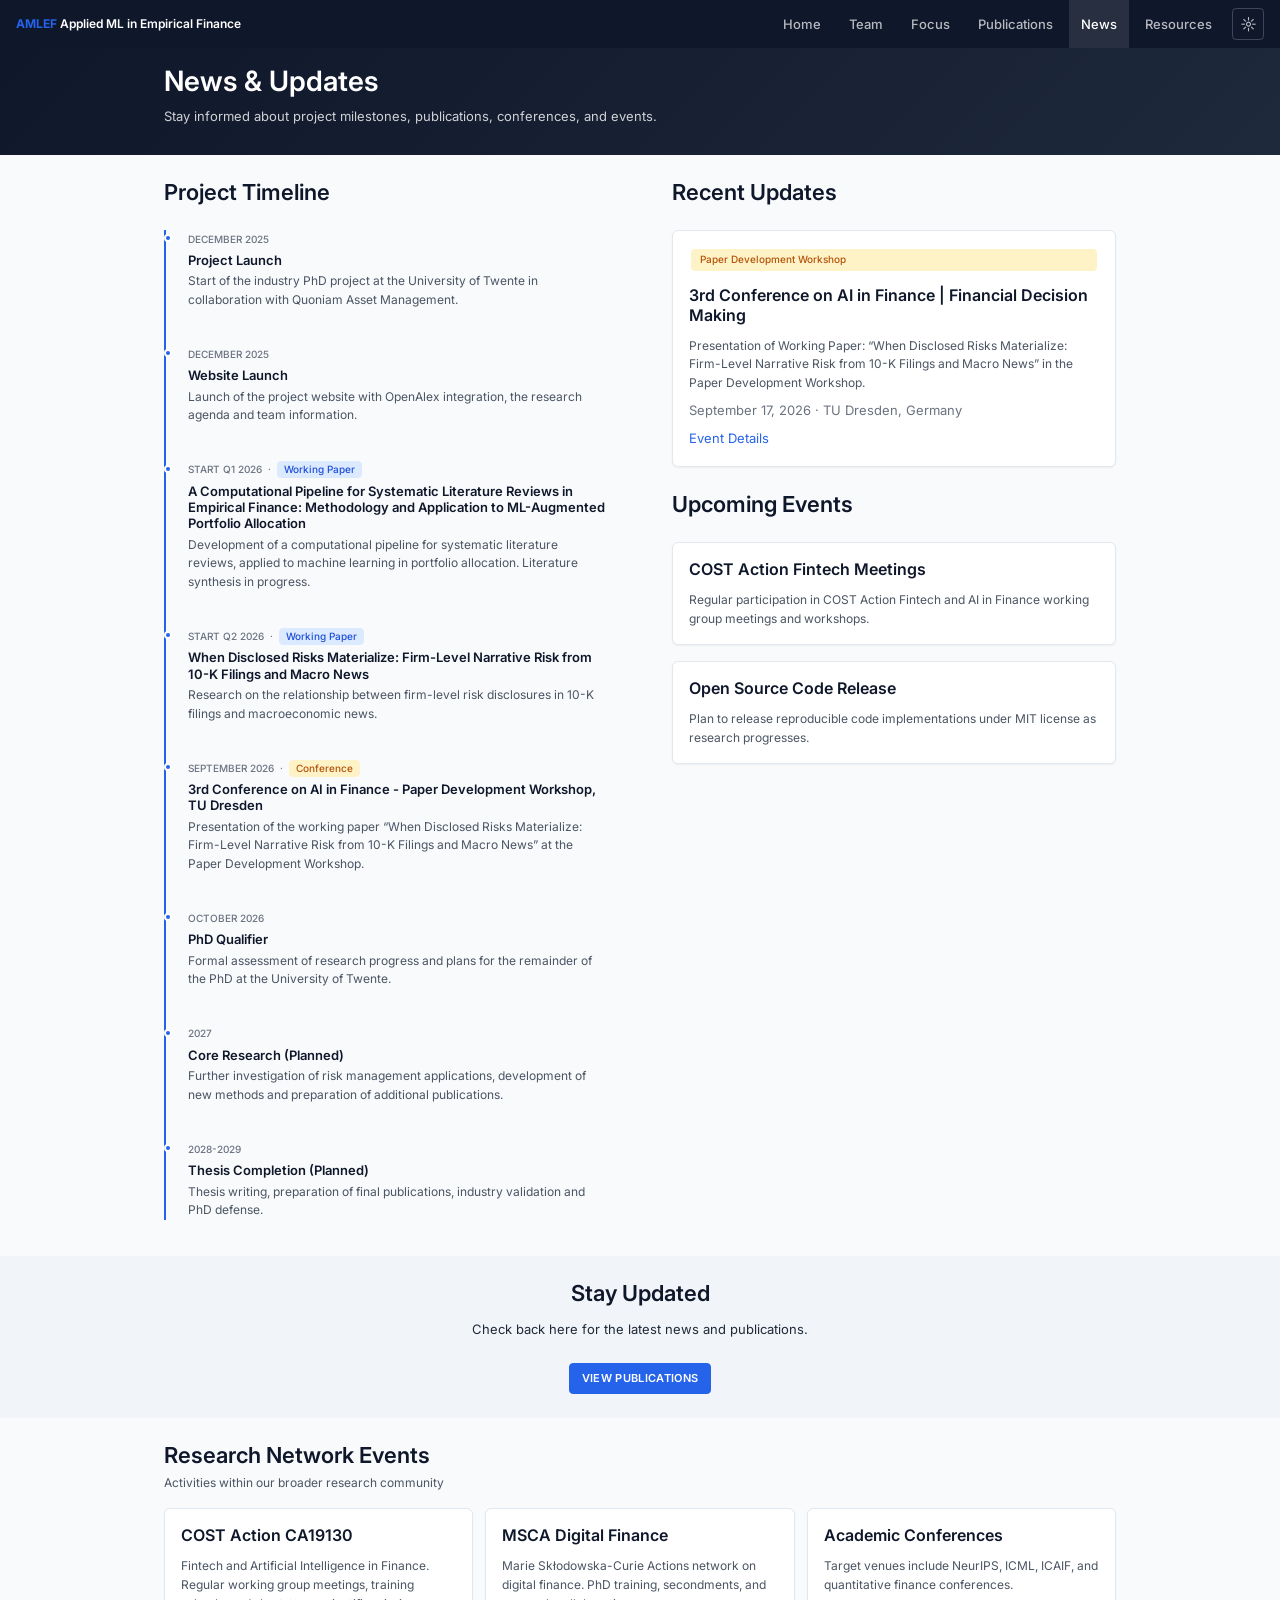
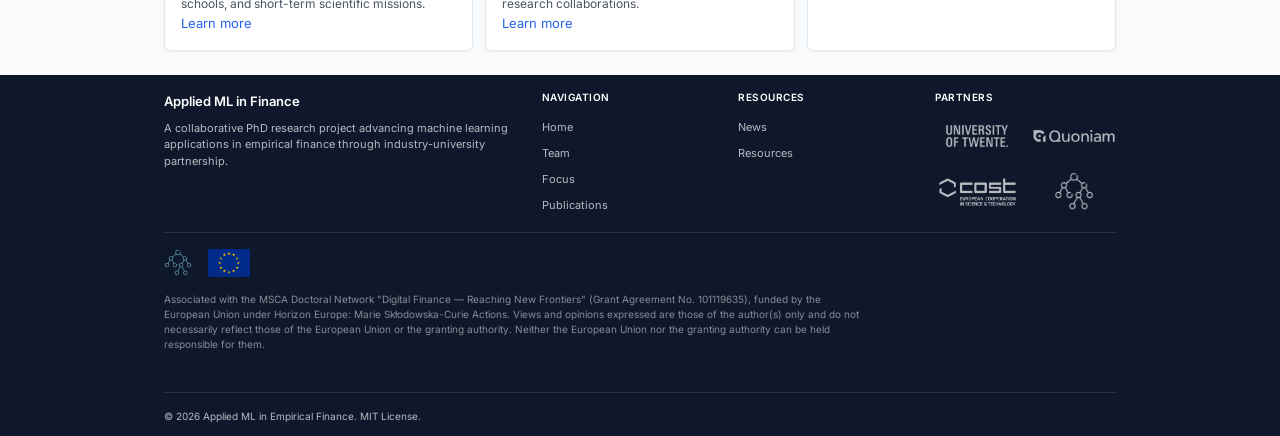
==== docs/news.html @ 52bc1b56 "style(news): remove Workshop tag from COST Action card" ====
<!DOCTYPE html>
<html lang="en">
<head>
    <meta charset="UTF-8">
    <meta name="viewport" content="width=device-width, initial-scale=1.0">
    <title>News & Updates | Applied ML in Empirical Finance</title>
    <meta name="description" content="Latest news, milestones, and updates from the Applied ML in Empirical Finance PhD project.">
    <meta name="author" content="Joerg Osterrieder">
    <meta property="og:title" content="News & Updates | Applied ML in Empirical Finance">
    <meta property="og:description" content="Project timeline, events, and latest updates.">
    <meta property="og:type" content="website">
    <meta property="og:url" content="https://digital-ai-finance.github.io/Applied-Machine-Learning-in-Empirical-Finance/news.html">
    <link rel="canonical" href="https://digital-ai-finance.github.io/Applied-Machine-Learning-in-Empirical-Finance/news.html">
    <script src="js/theme-init.js"></script>
    <link rel="preconnect" href="https://fonts.googleapis.com">
    <link rel="preconnect" href="https://fonts.gstatic.com" crossorigin>
    <link href="https://fonts.googleapis.com/css2?family=Inter:wght@400;500;600;700&display=swap" rel="stylesheet">
    <link rel="stylesheet" href="css/style.css">
    <link rel="icon" href="assets/images/favicon.svg" type="image/svg+xml">
</head>
<body>
    <a href="#main-content" class="skip-link">Skip to main content</a>

    <nav class="navbar" aria-label="Main navigation">
        <a href="index.html" class="navbar-brand"><span class="navbar-abbrev">AMLEF</span> Applied ML in Empirical Finance</a>
        <button class="mobile-toggle" aria-label="Toggle navigation" aria-expanded="false" aria-controls="main-nav"><span></span><span></span><span></span></button>
        <ul class="navbar-nav" id="main-nav">
            <li><a href="index.html">Home</a></li>
            <li><a href="team.html">Team</a></li>
            <li><a href="research.html">Focus</a></li>
            <li><a href="publications.html">Publications</a></li>
            <li><a href="news.html" class="active" aria-current="page">News</a></li>
            <li><a href="resources.html">Resources</a></li>
        </ul>
        <button class="theme-toggle" id="theme-toggle" aria-label="Toggle dark mode">
            <span class="theme-toggle-icon theme-toggle-light">&#9788;</span>
            <span class="theme-toggle-icon theme-toggle-dark">&#9789;</span>
        </button>
    </nav>

    <main id="main-content">
        <!-- Header -->
        <section class="hero hero-subpage">
            <div class="container">
                <h1>News & Updates</h1>
                <p class="hero-subtitle">
                    Stay informed about project milestones, publications, conferences, and events.
                </p>
            </div>
        </section>

        <!-- Timeline -->
        <section class="section">
            <div class="container">
                <div class="grid-2" style="gap: 4rem;">
                    <div>
                        <h2 id="timeline" class="mb-4">Project Timeline</h2>
                        <ol class="timeline" aria-label="Project timeline">
                            <li class="timeline-item">
                                <div class="timeline-meta">
                                    <div class="timeline-date">December 2025</div>
                                </div>
                                <h4 class="timeline-title">Project Launch</h4>
                                <p class="timeline-text">
                                    Start of the industry PhD project at the University of Twente in
                                    collaboration with Quoniam Asset Management.
                                </p>
                            </li>

                            <li class="timeline-item">
                                <div class="timeline-meta">
                                    <div class="timeline-date">December 2025</div>
                                </div>
                                <h4 class="timeline-title">Website Launch</h4>
                                <p class="timeline-text">
                                    Launch of the project website with OpenAlex integration, the research
                                    agenda and team information.
                                </p>
                            </li>

                            <li class="timeline-item">
                                <div class="timeline-meta">
                                    <div class="timeline-date">Start Q1 2026</div>
                                    <span class="timeline-separator" aria-hidden="true">&middot;</span>
                                    <span class="tag tag-paper">Working Paper</span>
                                </div>
                                <h4 class="timeline-title">A Computational Pipeline for Systematic Literature Reviews in Empirical Finance: Methodology and Application to ML-Augmented Portfolio Allocation</h4>
                                <p class="timeline-text">
                                    Development of a computational pipeline for systematic literature reviews,
                                    applied to machine learning in portfolio allocation. Literature synthesis
                                    in progress.
                                </p>
                            </li>

                            <li class="timeline-item">
                                <div class="timeline-meta">
                                    <div class="timeline-date">Start Q2 2026</div>
                                    <span class="timeline-separator" aria-hidden="true">&middot;</span>
                                    <span class="tag tag-paper">Working Paper</span>
                                </div>
                                <h4 class="timeline-title">When Disclosed Risks Materialize: Firm-Level Narrative Risk from 10-K Filings and Macro News</h4>
                                <p class="timeline-text">
                                    Research on the relationship between firm-level risk disclosures in 10-K
                                    filings and macroeconomic news.
                                </p>
                            </li>

                            <li class="timeline-item">
                                <div class="timeline-meta">
                                    <div class="timeline-date">September 2026</div>
                                    <span class="timeline-separator" aria-hidden="true">&middot;</span>
                                    <span class="tag tag-accent">Conference</span>
                                </div>
                                <h4 class="timeline-title">3rd Conference on AI in Finance - Paper Development Workshop, TU Dresden</h4>
                                <p class="timeline-text">
                                    Presentation of the working paper &ldquo;When Disclosed Risks Materialize:
                                    Firm-Level Narrative Risk from 10-K Filings and Macro News&rdquo; at the
                                    Paper Development Workshop.
                                </p>
                            </li>

                            <li class="timeline-item">
                                <div class="timeline-meta">
                                    <div class="timeline-date">October 2026</div>
                                </div>
                                <h4 class="timeline-title">PhD Qualifier</h4>
                                <p class="timeline-text">
                                    Formal assessment of research progress and plans for the remainder of the
                                    PhD at the University of Twente.
                                </p>
                            </li>

                            <li class="timeline-item">
                                <div class="timeline-meta">
                                    <div class="timeline-date">2027</div>
                                </div>
                                <h4 class="timeline-title">Core Research (Planned)</h4>
                                <p class="timeline-text">
                                    Further investigation of risk management applications, development of new
                                    methods and preparation of additional publications.
                                </p>
                            </li>

                            <li class="timeline-item">
                                <div class="timeline-meta">
                                    <div class="timeline-date">2028-2029</div>
                                </div>
                                <h4 class="timeline-title">Thesis Completion (Planned)</h4>
                                <p class="timeline-text">
                                    Thesis writing, preparation of final publications, industry validation and
                                    PhD defense.
                                </p>
                            </li>
                        </ol>
                    </div>

                    <div>
                        <h2 id="recent-events" class="mb-4">Recent Updates</h2>

                        <div class="card mb-3">
                            <span class="tag tag-accent">Paper Development Workshop</span>
                            <h4 class="mt-2">3rd Conference on AI in Finance | Financial Decision Making</h4>
                            <p class="card-text">
                                Presentation of Working Paper: &ldquo;When Disclosed Risks Materialize: Firm-Level
                                Narrative Risk from 10-K Filings and Macro News&rdquo; in the Paper Development Workshop.
                            </p>
                            <div class="event-meta" style="margin-top: 0.5rem;">
                                September 17, 2026 &middot; TU Dresden, Germany
                            </div>
                            <a href="https://tu-dresden.de/bu/wirtschaft/bwl/finance/events/ai-in-finance-conference/3-aif" target="_blank" rel="noopener noreferrer">
                                Event Details
                            </a>
                        </div>

                        <h2 id="upcoming-events" class="mt-4 mb-4">Upcoming Events</h2>

                        <div class="card mb-3">
                            <h4>COST Action Fintech Meetings</h4>
                            <p class="card-text">
                                Regular participation in COST Action Fintech and AI in Finance
                                working group meetings and workshops.
                            </p>
                        </div>

                        <div class="card">
                            <h4>Open Source Code Release</h4>
                            <p class="card-text">
                                Plan to release reproducible code implementations under MIT license
                                as research progresses.
                            </p>
                        </div>

                    </div>
                </div>
            </div>
        </section>

        <!-- Newsletter / Subscribe -->
        <section id="stay-updated" class="section bg-alt">
            <div class="container">
                <div class="text-center">
                    <h2>Stay Updated</h2>
                    <p class="mb-4" style="max-width: 600px; margin-left: auto; margin-right: auto;">
                        Check back here for the latest news and publications.
                    </p>
                    <div>
                        <a href="publications.html" class="btn btn-primary">
                            View Publications
                        </a>
                    </div>
                </div>
            </div>
        </section>

        <!-- Research Networks -->
        <section id="research-networks" class="section">
            <div class="container">
                <div class="section-title">
                    <h2>Research Network Events</h2>
                    <p>Activities within our broader research community</p>
                </div>

                <div class="grid-3">
                    <div class="card">
                        <h4>COST Action CA19130</h4>
                        <p class="card-text">
                            Fintech and Artificial Intelligence in Finance. Regular working group
                            meetings, training schools, and short-term scientific missions.
                        </p>
                        <a href="https://www.cost.eu/actions/CA19130/" target="_blank" rel="noopener noreferrer">
                            Learn more
                        </a>
                    </div>

                    <div class="card">
                        <h4>MSCA Digital Finance</h4>
                        <p class="card-text">
                            Marie Skłodowska-Curie Actions network on digital finance.
                            PhD training, secondments, and research collaborations.
                        </p>
                        <a href="https://www.digital-finance-msca.com/" target="_blank" rel="noopener noreferrer">
                            Learn more
                        </a>
                    </div>

                    <div class="card">
                        <h4>Academic Conferences</h4>
                        <p class="card-text">
                            Target venues include NeurIPS, ICML, ICAIF,
                            and quantitative finance conferences.
                        </p>
                    </div>
                </div>
            </div>
        </section>
    </main>

    <!-- Footer -->
    <footer class="footer">
        <div class="container">
            <div class="footer-grid">
                <div>
                    <div class="footer-brand">Applied ML in Finance</div>
                    <p class="footer-text">
                        A collaborative PhD research project advancing machine learning applications
                        in empirical finance through industry-university partnership.
                    </p>
                </div>
                <div>
                    <h3 class="footer-title">Navigation</h3>
                    <ul class="footer-links">
                        <li><a href="index.html">Home</a></li>
                        <li><a href="team.html">Team</a></li>
                        <li><a href="research.html">Focus</a></li>
                        <li><a href="publications.html">Publications</a></li>
                    </ul>
                </div>
                <div>
                    <h3 class="footer-title">Resources</h3>
                    <ul class="footer-links">
                        <li><a href="news.html">News</a></li>
                        <li><a href="resources.html">Resources</a></li>
                    </ul>
                </div>
                <div>
                    <h3 class="footer-title">Partners</h3>
                    <div class="footer-logos">
                        <a href="https://www.utwente.nl" target="_blank" rel="noopener noreferrer">
                            <img src="assets/images/logos/ut_logo.png" alt="University of Twente" style="height: 40px;">
                        </a>
                        <a href="https://www.quoniam.com" target="_blank" rel="noopener noreferrer">
                            <img src="assets/images/logos/quoniam_logo.png" alt="Quoniam Asset Management">
                        </a>
                        <a href="https://www.cost.eu/actions/CA19130/" target="_blank" rel="noopener noreferrer">
                            <img src="assets/images/logos/cost_logo.png" alt="COST Action" style="height: 28px;">
                        </a>
                        <a href="https://www.digital-finance-msca.com/" target="_blank" rel="noopener noreferrer">
                            <img src="assets/images/logos/msca_digital_finance_logo.png" alt="MSCA Digital Finance" style="height: 40px;">
                        </a>
                    </div>
                </div>
            </div>
            <!-- MSCA-FUNDING-DISCLAIMER-START -->
            <div class="footer-funding">
                <div class="footer-funding-logos">
                    <a href="https://www.digital-finance-msca.com/" target="_blank" rel="noopener noreferrer">
                        <img src="assets/images/logos/msca_digital_finance_logo.png" alt="MSCA Digital Finance">
                    </a>
                    <a href="https://european-union.europa.eu/" target="_blank" rel="noopener noreferrer">
                        <img src="assets/images/logos/eu_flag.png" alt="Funded by the European Union">
                    </a>
                </div>
                <p class="footer-funding-text">
                    Associated with the MSCA Doctoral Network "Digital Finance — Reaching New Frontiers"
                    (Grant Agreement No. 101119635), funded by the European Union under Horizon Europe:
                    Marie Skłodowska-Curie Actions. Views and opinions expressed are those of the author(s)
                    only and do not necessarily reflect those of the European Union or the granting authority.
                    Neither the European Union nor the granting authority can be held responsible for them.
                </p>
            </div>
            <!-- MSCA-FUNDING-DISCLAIMER-END -->
            <div class="footer-bottom">
                <div>&copy; 2026 Applied ML in Empirical Finance. MIT License.</div>
            </div>
        </div>
    </footer>

    <script src="js/main.js"></script>
</body>
</html>
---- docs/css/style.css ----
/* Applied Machine Learning in Empirical Finance - Narrative Digital Finance Theme */

/* CSS Variables */
:root {
    --primary: #2563eb;
    --primary-dark: #1d4ed8;
    --primary-light: #dbeafe;
    --secondary: #b45309;
    --secondary-light: #fef3c7;
    --accent: #b45309;
    --accent-light: #fef3c7;
    --dark: #0f172a;
    --dark-light: #1e293b;
    --text: #1f2937;
    --text-light: #4b5563;
    --text-muted: #6b7280;
    --background: #f8fafc;
    --background-alt: #f1f5f9;
    --white: #ffffff;
    --surface: #ffffff;
    --border: #e2e8f0;
    --border-light: #f1f5f9;
    --success: #047857;
    --success-light: #d1fae5;
    --warning: #b45309;
    --error: #dc2626;
    --shadow: 0 1px 2px rgba(0,0,0,0.05);
    --shadow-md: 0 4px 6px -1px rgba(0,0,0,0.07);
    --shadow-lg: 0 10px 15px -3px rgba(0,0,0,0.08);
    --radius: 4px;
    --radius-md: 6px;
    --radius-lg: 8px;
    --transition: all 0.15s ease;
    --navbar-height: 48px;
    --content-max-width: 1000px;

    /* On-dark text hierarchy (navbar, hero, footer) */
    --on-dark:           rgba(255,255,255, 1.0);
    --on-dark-secondary: rgba(255,255,255, 0.8);
    --on-dark-light:     rgba(255,255,255, 0.7);
    --on-dark-muted:     rgba(255,255,255, 0.5);
}

/* Dark Mode */
[data-theme="dark"] {
    --primary: #60a5fa;
    --primary-dark: #93bbfd;
    --primary-light: #1e3a5f;
    --secondary: #d97706;
    --secondary-light: #422006;
    --accent: #d97706;
    --accent-light: #422006;
    --text: #e2e8f0;
    --text-light: #b4c0cc;
    --text-muted: #94a3b8;
    --background: #0f172a;
    --background-alt: #1e293b;
    --border: #334155;
    --border-light: #1e293b;
    --success: #34d399;
    --success-light: #14332a;
    --warning: #d97706;
    --error: #f87171;
    --surface: #1e293b;
    --shadow: 0 1px 2px rgba(0,0,0,0.3);
    --shadow-md: 0 4px 6px -1px rgba(0,0,0,0.4);
    --shadow-lg: 0 10px 15px -3px rgba(0,0,0,0.5);

    /* On-dark text hierarchy (navbar, hero, footer) */
    --on-dark:           rgba(255,255,255, 1.0);
    --on-dark-secondary: rgba(255,255,255, 0.8);
    --on-dark-light:     rgba(255,255,255, 0.7);
    --on-dark-muted:     rgba(255,255,255, 0.5);
}
[data-theme="dark"] .gap-importance.high { background: #451a1a; color: #f87171; }
[data-theme="dark"] .gap-importance.medium { background: #422006; color: #d97706; }
[data-theme="dark"] #partners-detail .card img { filter: brightness(0) invert(1); }
[data-theme="dark"] .filter-input,
[data-theme="dark"] .filter-select {
    background: #0f172a;
    color: #e2e8f0;
}
[data-theme="dark"] .tag:not(.tag-primary):not(.tag-accent) {
    background: #334155;
    border-color: #475569;
}
[data-theme="dark"] .publications-table tr:nth-child(even) {
    background: #263548;
}
[data-theme="dark"] .publications-table tr:hover {
    background: #2d3f55;
}
[data-theme="dark"] .timeline-item::before { border-color: #1e293b; }
[data-theme="dark"] .wiki-table th {
    background: #0f172a;
}
[data-theme="dark"] .wiki-table th,
[data-theme="dark"] .wiki-table td {
    border-color: #334155;
}
[data-theme="dark"] .bg-alt .card {
    border-color: #475569;
}
[data-theme="dark"] .btn-secondary:hover {
    background: #334155;
}
[data-theme="dark"] h1,
[data-theme="dark"] h2,
[data-theme="dark"] h3,
[data-theme="dark"] h4,
[data-theme="dark"] h5,
[data-theme="dark"] h6 {
    color: #f1f5f9;
}
[data-theme="dark"] .publication-title,
[data-theme="dark"] .team-metric-value,
[data-theme="dark"] .chart-title {
    color: #f1f5f9;
}

/* Theme toggle */
.theme-toggle {
    background: var(--background-alt);
    border: 1px solid var(--border);
    border-radius: var(--radius);
    color: var(--text-light);
    cursor: pointer;
    font-size: 16px;
    width: 32px;
    height: 32px;
    display: flex;
    align-items: center;
    justify-content: center;
    transition: background 0.2s, color 0.2s, border-color 0.2s;
    padding: 0;
    line-height: 1;
    font-family: 'Inter', sans-serif;
}
.theme-toggle:hover {
    background: var(--primary-light);
    color: var(--primary);
    border-color: var(--primary);
}
.theme-toggle-dark { display: none; }
[data-theme="dark"] .theme-toggle-light { display: none; }
[data-theme="dark"] .theme-toggle-dark { display: inline; }

/* Reset & Base */
*, *::before, *::after { box-sizing: border-box; }
html { scroll-behavior: smooth; scroll-padding-top: calc(var(--navbar-height) + 10px); }
[id] { scroll-margin-top: calc(var(--navbar-height) + 10px); }
body {
    margin: 0;
    font-family: 'Inter', -apple-system, BlinkMacSystemFont, sans-serif;
    font-size: 13px;
    line-height: 1.55;
    color: var(--text);
    background: var(--background);
    padding-top: var(--navbar-height);
}

a {
    color: var(--primary);
    text-decoration: none;
    border-bottom: 1px solid transparent;
    transition: var(--transition);
}
a:hover {
    color: var(--primary-dark);
    border-bottom-color: var(--primary-dark);
}
img { max-width: 100%; height: auto; }
h1, h2, h3, h4, h5, h6 {
    margin: 0 0 0.75rem;
    color: var(--dark);
    font-family: 'Inter', -apple-system, BlinkMacSystemFont, sans-serif;
    font-weight: 600;
    line-height: 1.25;
}
h1 { font-size: 1.75rem; }
h2 { font-size: 1.375rem; }
h3 { font-size: 1.125rem; }
h4 { font-size: 1rem; }
p { margin: 0 0 0.75rem; }
small, .text-small { font-size: 11px; }

/* Navbar */
.navbar {
    display: flex;
    position: fixed;
    top: 0;
    left: 0;
    right: 0;
    height: var(--navbar-height);
    background: var(--dark);
    color: var(--white);
    z-index: 1100;
    align-items: center;
    padding: 0 1rem;
    font-family: 'Inter', sans-serif;
    font-size: 12px;
}
.navbar-brand {
    font-weight: 600;
    font-size: 12px;
    color: var(--white);
    text-decoration: none;
    white-space: nowrap;
    border-bottom: none;
}
.navbar-brand:hover { color: var(--white); text-decoration: none; }
.navbar-brand .navbar-abbrev {
    color: var(--primary);
    font-weight: 700;
}
.navbar-nav {
    display: flex;
    list-style: none;
    margin: 0;
    padding: 0;
    margin-left: auto;
    gap: 0.25rem;
}
.navbar-nav a {
    display: block;
    padding: 0 0.75rem;
    color: var(--on-dark-light);
    font-size: 13px;
    font-weight: 500;
    line-height: var(--navbar-height);
    border-bottom: none;
    transition: var(--transition);
}
.navbar-nav a:hover,
.navbar-nav a.active {
    color: var(--white);
    background: rgba(255,255,255,0.1);
    text-decoration: none;
}

/* Mobile Toggle (hamburger icon) */
.navbar .mobile-toggle {
    display: none;
    background: transparent;
    border: none;
    cursor: pointer;
    width: 32px;
    height: 32px;
    position: relative;
    padding: 0;
    flex-shrink: 0;
}
.navbar .mobile-toggle span {
    display: block;
    width: 20px;
    height: 2.5px;
    background: var(--white);
    border-radius: 1px;
    position: absolute;
    left: 6px;
    transition: transform 0.25s ease, opacity 0.25s ease;
}
.navbar .mobile-toggle span:nth-child(1) { top: 8px; }
.navbar .mobile-toggle span:nth-child(2) { top: 15px; }
.navbar .mobile-toggle span:nth-child(3) { top: 22px; }
.navbar .mobile-toggle[aria-expanded="true"] span:nth-child(1) {
    transform: translateY(7px) rotate(45deg);
}
.navbar .mobile-toggle[aria-expanded="true"] span:nth-child(2) {
    opacity: 0;
}
.navbar .mobile-toggle[aria-expanded="true"] span:nth-child(3) {
    transform: translateY(-7px) rotate(-45deg);
}

/* Navbar theme toggle */
.navbar .theme-toggle {
    background: transparent;
    border: 1px solid rgba(255,255,255,0.2);
    color: var(--on-dark-light);
    width: 32px;
    height: 32px;
    font-size: 16px;
    margin-left: 0.5rem;
    flex-shrink: 0;
}
.navbar .theme-toggle:hover {
    background: rgba(255,255,255,0.1);
    color: var(--white);
    border-color: rgba(255,255,255,0.4);
}

/* Scroll progress bar */
.scroll-progress {
    position: fixed;
    top: var(--navbar-height);
    left: 0;
    height: 2px;
    background: var(--primary);
    z-index: 1099;
    transition: width 0.05s linear;
    pointer-events: none;
}

/* Nav overlay (mobile backdrop) */
.nav-overlay {
    position: fixed;
    top: var(--navbar-height);
    left: 0;
    right: 0;
    bottom: 0;
    background: rgba(0,0,0,0.4);
    z-index: 1050;
    opacity: 0;
    pointer-events: none;
    transition: opacity 0.2s ease;
}
.nav-overlay.active {
    opacity: 1;
    pointer-events: auto;
}

/* Main Content */
main {
    margin-top: 0;
    min-height: 100vh;
}
.container {
    max-width: var(--content-max-width);
    margin: 0 auto;
    padding: 0 1.5rem;
}
.section {
    padding: 1.5rem 0;
}
.section-card > .container {
    background: var(--surface);
    border: 1px solid var(--border);
    border-radius: var(--radius-md);
    box-shadow: var(--shadow);
    padding: 1.5rem;
}
.section-title {
    text-align: left;
    margin-bottom: 1rem;
}
.section-title h2 {
    margin-bottom: 0.25rem;
}
.section-title p {
    color: var(--text-light);
    max-width: none;
    margin: 0;
    font-size: 12px;
}

/* Hero Section */
.hero {
    background: linear-gradient(135deg, var(--dark) 0%, var(--dark-light) 100%);
    color: var(--white);
    padding: 2rem 0 1.5rem;
    position: relative;
}
.hero-subpage {
    padding: 1rem 0 0.75rem;
}
.hero::before { display: none; }
.hero-content {
    position: relative;
    max-width: none;
}
.hero-badge {
    display: inline-block;
    background: var(--secondary);
    color: var(--white);
    padding: 0.2rem 0.5rem;
    border-radius: var(--radius);
    font-size: 10px;
    font-weight: 600;
    text-transform: uppercase;
    letter-spacing: 0.05em;
    margin-bottom: 0.75rem;
    font-family: 'Inter', sans-serif;
}
.hero h1 {
    color: var(--white);
    font-size: 1.75rem;
    margin-bottom: 0.5rem;
}
.hero-subtitle {
    font-size: 13px;
    color: var(--on-dark-secondary);
    margin-bottom: 1rem;
    max-width: 600px;
    line-height: 1.5;
}
.hero-stats {
    display: flex;
    gap: 2rem;
    margin-top: 1rem;
}
.hero-stat {
    text-align: left;
}
.hero-stat-value {
    display: block;
    font-size: 1.5rem;
    font-weight: 700;
    color: var(--accent);
    font-family: 'Inter', sans-serif;
}
.hero-stat-label {
    font-size: 10px;
    color: var(--on-dark-light);
    text-transform: uppercase;
    letter-spacing: 0.05em;
    font-family: 'Inter', sans-serif;
}
.hero-buttons {
    display: flex;
    gap: 0.75rem;
    margin-top: 1rem;
}

/* Buttons */
.btn {
    display: inline-flex;
    align-items: center;
    gap: 0.375rem;
    padding: 0.375rem 0.75rem;
    border-radius: var(--radius);
    font-weight: 600;
    font-size: 11px;
    cursor: pointer;
    transition: var(--transition);
    border: 1px solid transparent;
    font-family: 'Inter', sans-serif;
    text-transform: uppercase;
    letter-spacing: 0.03em;
}
.btn-primary {
    background: var(--primary);
    color: var(--white);
    border-color: var(--primary);
}
.btn-primary:hover {
    background: var(--primary-dark);
    border-color: var(--primary-dark);
    color: var(--white);
}
.btn-secondary {
    background: var(--surface);
    color: var(--text);
    border-color: var(--border);
}
.btn-secondary:hover {
    background: var(--background-alt);
    border-color: var(--primary);
    color: var(--primary);
}
.btn-outline {
    background: transparent;
    color: var(--white);
    border: 1px solid var(--white);
}
.btn-outline:hover {
    background: var(--white);
    color: var(--dark);
}

/* Cards */
.card {
    background: var(--surface);
    border-radius: var(--radius-md);
    box-shadow: var(--shadow);
    border: 1px solid var(--border);
    padding: 1rem;
    transition: var(--transition);
    display: flex;
    flex-direction: column;
}
.card > .btn:last-child,
.card > div:last-child > .btn:last-child {
    margin-top: auto;
}
.card:hover {
    box-shadow: var(--shadow-md);
    border-color: var(--primary);
}
.card-header {
    display: flex;
    align-items: center;
    gap: 0.75rem;
    margin-bottom: 0.75rem;
}
.card-icon {
    width: 32px;
    height: 32px;
    background: var(--primary-light);
    color: var(--primary);
    border-radius: var(--radius);
    display: flex;
    align-items: center;
    justify-content: center;
    font-size: 14px;
    font-family: 'Inter', sans-serif;
    font-weight: 600;
}
.card-title {
    font-size: 1rem;
    margin: 0;
}
.card-text {
    color: var(--text-light);
    font-size: 12px;
    margin-bottom: 0;
}

/* Wiki Accordion Cards */
.wiki-card {
    background: var(--surface);
    border-radius: var(--radius-md);
    box-shadow: var(--shadow);
    border: 1px solid var(--border);
    transition: var(--transition);
}
.wiki-card summary {
    padding: 1rem;
    cursor: pointer;
    font-weight: 600;
    font-size: 0.95rem;
    display: flex;
    align-items: center;
    gap: 0.5rem;
    list-style: none;
}
.wiki-card summary::-webkit-details-marker { display: none; }
.wiki-card summary::after {
    content: "\25B8";
    margin-left: auto;
    font-size: 0.85rem;
    color: var(--text-light);
    transition: transform 0.2s ease;
}
.wiki-card[open] summary::after {
    transform: rotate(90deg);
}
.wiki-card:hover {
    box-shadow: var(--shadow-md);
    border-color: var(--primary);
}
.wiki-content {
    padding: 0 1rem 1rem;
    font-size: 13px;
    color: var(--text-light);
    line-height: 1.7;
    border-top: 1px solid var(--border);
    overflow-x: auto;
}

.wiki-table {
    width: 100%;
    border-collapse: collapse;
    font-size: 12px;
    margin: 0.5rem 0 1rem;
}
.wiki-table th,
.wiki-table td {
    text-align: left;
    padding: 0.35rem 0.6rem;
    border: 1px solid var(--border);
}
.wiki-table th {
    background: var(--background-alt);
    font-weight: 600;
    font-family: Inter, sans-serif;
}
.wiki-table th:first-child,
.wiki-table td:first-child {
    width: 200px;
}

/* Grid Layouts */
.grid-2 { display: grid; grid-template-columns: repeat(2, 1fr); gap: 0.75rem; }
.grid-3 { display: grid; grid-template-columns: repeat(3, 1fr); gap: 0.75rem; }
.grid-4 { display: grid; grid-template-columns: repeat(4, 1fr); gap: 0.5rem; }

/* Team Cards */
.team-card {
    text-align: left;
    padding: 1rem;
    display: flex;
    gap: 1rem;
    align-items: flex-start;
}
.team-avatar {
    width: 60px;
    height: 60px;
    border-radius: var(--radius-md);
    flex-shrink: 0;
    margin: 0;
    overflow: hidden;
    background: linear-gradient(135deg, var(--primary) 0%, var(--primary-dark) 100%);
    display: flex;
    align-items: center;
    justify-content: center;
    box-shadow: var(--shadow);
}
.team-avatar img {
    width: 100%;
    height: 100%;
    object-fit: cover;
}
.team-avatar-initials {
    color: var(--white);
    font-size: 1.25rem;
    font-weight: 700;
    font-family: 'Inter', sans-serif;
}
.team-content { flex: 1; }
.team-name {
    font-size: 14px;
    margin-bottom: 0.125rem;
    font-family: 'Inter', sans-serif;
}
.team-role {
    color: var(--secondary);
    font-weight: 600;
    font-size: 11px;
    margin-bottom: 0.25rem;
    font-family: 'Inter', sans-serif;
}
.team-affiliation {
    color: var(--text-light);
    font-size: 11px;
    margin-bottom: 0.5rem;
}
.team-card--compact {
    padding: 0.75rem;
}
.team-card--compact .team-avatar {
    width: 50px;
    height: 50px;
}
.team-card--compact .team-name {
    font-size: 13px;
}
.team-card--compact .team-role,
.team-card--compact .team-affiliation {
    font-size: 10px;
}
.team-links {
    display: flex;
    justify-content: center;
    gap: 0.5rem;
    flex-wrap: wrap;
}
.icon-link {
    display: inline-flex;
    align-items: center;
    justify-content: center;
    width: 32px;
    height: 32px;
    background: var(--surface);
    border: 1px solid var(--border);
    border-radius: var(--radius);
    color: var(--text-light);
    border-bottom: none;
    cursor: pointer;
    transition: var(--transition);
    position: relative;
}
.icon-link svg {
    width: 18px;
    height: 18px;
    fill: currentColor;
}
.icon-link:hover {
    border-color: var(--primary);
    color: var(--primary);
    border-bottom: none;
}
.icon-link::after {
    content: attr(data-tooltip);
    position: absolute;
    bottom: calc(100% + 6px);
    left: 50%;
    transform: translateX(-50%);
    padding: 4px 8px;
    background: var(--dark);
    color: var(--white);
    font-size: 11px;
    font-weight: 600;
    border-radius: var(--radius);
    white-space: nowrap;
    opacity: 0;
    pointer-events: none;
    transition: opacity 0.15s ease;
}
.icon-link:hover::after {
    opacity: 1;
}
[data-theme="dark"] .icon-link::after {
    background: var(--white);
    color: var(--dark);
}
.icon-mask {
    display: block;
    width: 18px;
    height: 18px;
    background-color: currentColor;
    mask-size: contain;
    mask-repeat: no-repeat;
    mask-position: center;
    -webkit-mask-size: contain;
    -webkit-mask-repeat: no-repeat;
    -webkit-mask-position: center;
}
.icon-mask--openalex {
    mask-image: url('../assets/images/logos/openalex_logo.png');
    -webkit-mask-image: url('../assets/images/logos/openalex_logo.png');
}
.team-metrics {
    display: flex;
    justify-content: flex-start;
    gap: 1rem;
    margin-top: 0.5rem;
    padding-top: 0.5rem;
    border-top: 1px solid var(--border);
}
.team-metric { text-align: left; }
.team-metric-value {
    display: block;
    font-weight: 700;
    color: var(--dark);
    font-size: 13px;
    font-family: 'Inter', sans-serif;
}
.team-metric-label {
    font-size: 10px;
    color: var(--text-muted);
    text-transform: uppercase;
    letter-spacing: 0.03em;
    font-family: 'Inter', sans-serif;
}

/* Footer partner logos */
.footer-logos {
    display: grid;
    grid-template-columns: 1fr 1fr;
    gap: 1rem 0.75rem;
    margin-top: 0.5rem;
    align-items: center;
    justify-items: center;
}
.footer-logos a {
    display: inline-flex;
    align-items: center;
    border-bottom: none;
}
.footer-logos img {
    width: auto;
    max-width: 100%;
    filter: brightness(0) invert(1);
    opacity: 0.7;
}

/* Partner Logos */
.partners {
    background: var(--surface);
    padding: 1.5rem 0;
    border-bottom: 1px solid var(--border);
}
.partners-grid {
    display: flex;
    align-items: center;
    justify-content: flex-start;
    gap: 2rem;
    flex-wrap: wrap;
}
.partner-logo {
    height: 36px;
    transition: var(--transition);
}
#partners-detail .card {
    display: flex;
    flex-direction: column;
}
#partners-detail .card p:last-of-type {
    flex: 1;
}

/* Timeline */
.timeline {
    position: relative;
    padding-left: 1.5rem;
    list-style: none;
    margin: 0;
}
.timeline::before {
    content: '';
    position: absolute;
    left: 0;
    top: 0;
    bottom: 0;
    width: 2px;
    background: var(--primary);
}
.timeline-item {
    position: relative;
    padding-bottom: 1.5rem;
}
.timeline-item:last-child { padding-bottom: 0; }
.timeline-item::before {
    content: '';
    position: absolute;
    left: -1.5rem;
    top: 0.25rem;
    width: 8px;
    height: 8px;
    background: var(--primary);
    border-radius: 50%;
    border: 2px solid var(--white);
}
.timeline-date {
    font-size: 10px;
    color: var(--primary);
    font-weight: 600;
    margin-bottom: 0.125rem;
    font-family: 'Inter', sans-serif;
    text-transform: uppercase;
}
.timeline-title {
    font-size: 13px;
    margin-bottom: 0.25rem;
}
.timeline-text {
    color: var(--text-light);
    font-size: 12px;
}

/* Tags */
.tag {
    display: inline-block;
    background: var(--background-alt);
    color: var(--text);
    padding: 0.125rem 0.5rem;
    border-radius: var(--radius);
    font-size: 10px;
    font-weight: 500;
    margin: 0.125rem;
    font-family: 'Inter', sans-serif;
    border: 1px solid var(--border);
}
.tag-primary {
    background: var(--primary-light);
    color: var(--primary);
    border-color: var(--primary-light);
}
.tag-accent {
    background: var(--secondary-light);
    color: var(--secondary);
    border-color: var(--secondary-light);
}

/* Date-first metadata uses the same tag style as the rest of the site. */
.timeline-meta {
    display: flex;
    align-items: center;
    flex-wrap: wrap;
    gap: 0.125rem 0.375rem;
    min-height: 1.125rem;
    margin-bottom: 0.25rem;
    font-family: 'Inter', sans-serif;
    font-size: 10px;
    line-height: 1.5;
}
.timeline-meta .timeline-date {
    margin-bottom: 0;
    color: var(--text-muted);
    font-weight: 500;
}
.timeline-separator { color: var(--text-muted); }
.timeline-meta .tag {
    margin: 0;
    padding: 0.0625rem 0.375rem;
    line-height: 1.3;
    white-space: nowrap;
}
.timeline-meta .tag-paper,
[data-theme="dark"] .timeline-meta .tag.tag-paper {
    background: var(--primary-light);
    color: var(--primary-dark);
    border-color: var(--primary-light);
}
[data-theme="dark"] .timeline-meta .tag-accent { color: #fbbf24; }

/* Publications Table */
.publications-table {
    width: 100%;
    border-collapse: collapse;
    font-size: 12px;
}
.publications-table th {
    background: var(--dark);
    color: var(--white);
    padding: 0.5rem 0.75rem;
    text-align: left;
    font-weight: 600;
    font-size: 10px;
    text-transform: uppercase;
    letter-spacing: 0.03em;
    white-space: nowrap;
    font-family: 'Inter', sans-serif;
    border-bottom: 2px solid var(--secondary);
}
.publications-table th:first-child { border-radius: var(--radius) 0 0 0; }
.publications-table th:last-child { border-radius: 0 var(--radius) 0 0; }
.publications-table td {
    padding: 0.5rem 0.75rem;
    border-bottom: 1px solid var(--border);
    vertical-align: top;
}
.publications-table tr:hover {
    background: var(--background-alt);
}
.publications-table tr:nth-child(even) {
    background: var(--background);
}
.publication-title {
    font-weight: 500;
    color: var(--dark);
    font-size: 12px;
}
.publication-venue {
    color: var(--text-light);
    font-size: 10px;
    font-style: italic;
}
.publication-apa {
    font-size: 0.75rem;
    color: var(--text-muted);
    margin-top: 0.5rem;
    font-style: italic;
}
.publication-citations {
    background: var(--primary);
    color: var(--white);
    padding: 0.125rem 0.375rem;
    border-radius: var(--radius);
    font-weight: 600;
    font-size: 10px;
    font-family: 'Inter', sans-serif;
}
.publication-oa {
    background: var(--success);
    color: var(--white);
    padding: 0.125rem 0.25rem;
    border-radius: var(--radius);
    font-size: 10px;
    font-weight: 600;
    text-transform: uppercase;
    font-family: 'Inter', sans-serif;
}

/* Filters */
.filters {
    display: flex;
    gap: 0.75rem;
    margin-bottom: 1rem;
    flex-wrap: wrap;
}
.filter-input {
    flex: 1;
    min-width: 150px;
    padding: 0.375rem 0.75rem;
    border: 1px solid var(--border);
    border-radius: var(--radius);
    font-size: 12px;
    font-family: 'Inter', sans-serif;
}
.filter-input:focus-visible {
    outline: 2px solid var(--primary);
    outline-offset: 2px;
    border-color: var(--primary);
}
.filter-select:focus-visible {
    outline: 2px solid var(--primary);
    outline-offset: 2px;
    border-color: var(--primary);
}
.filter-select {
    padding: 0.375rem 0.75rem;
    border: 1px solid var(--border);
    border-radius: var(--radius);
    font-size: 12px;
    background: var(--white);
    min-width: 120px;
    font-family: 'Inter', sans-serif;
}

/* Research Gaps */
.gap-card {
    border-left: 3px solid var(--primary);
    padding-left: 1rem;
}
.gap-card.high { border-left-color: var(--error); }
.gap-card.medium { border-left-color: var(--warning); }
.gap-importance {
    display: inline-block;
    padding: 0.125rem 0.375rem;
    border-radius: var(--radius);
    font-size: 10px;
    font-weight: 700;
    text-transform: uppercase;
    letter-spacing: 0.03em;
    margin-bottom: 0.375rem;
    font-family: 'Inter', sans-serif;
}
.gap-importance.high { background: #fee2e2; color: #b91c1c; }
.gap-importance.medium { background: #fef3c7; color: #b45309; }

/* Footer */
.footer {
    background: #0f172a;
    color: var(--on-dark-light);
    padding: 1rem 0 0.75rem;
}
.footer-grid {
    display: grid;
    grid-template-columns: 2fr 1fr 1fr 1fr;
    gap: 1rem;
    margin-bottom: 0.75rem;
}
.footer-brand {
    color: var(--white);
    font-size: 13px;
    font-weight: 600;
    margin-bottom: 0.5rem;
    font-family: 'Inter', sans-serif;
}
.footer-text {
    color: var(--on-dark-light);
    font-size: 11px;
    line-height: 1.5;
}
.footer-title {
    color: var(--white);
    font-size: 10px;
    font-weight: 600;
    text-transform: uppercase;
    letter-spacing: 0.05em;
    margin-bottom: 0.75rem;
    font-family: 'Inter', sans-serif;
}
.footer-links {
    list-style: none;
    padding: 0;
    margin: 0;
}
.footer-links li { margin-bottom: 0.375rem; }
.footer-links a {
    color: var(--on-dark-light);
    font-size: 11px;
    border-bottom: none;
}
.footer-links a:hover { color: var(--white); }
.footer-bottom {
    padding-top: 1rem;
    border-top: 1px solid rgba(255,255,255,0.1);
    display: flex;
    justify-content: space-between;
    align-items: center;
    font-size: 10px;
}
.footer-social {
    display: flex;
    gap: 0.75rem;
}
.footer-social a {
    color: var(--on-dark-light);
    font-size: 1rem;
    border-bottom: none;
}
.footer-social a:hover { color: var(--white); }

/* EU/MSCA Funding Disclaimer */
.footer-funding {
    padding: 1rem 0;
    border-top: 1px solid rgba(255,255,255,0.1);
    margin-bottom: 0.75rem;
}
.footer-funding-logos {
    display: flex;
    align-items: center;
    gap: 1rem;
    margin-bottom: 0.5rem;
}
.footer-funding-logos img {
    height: 28px;
    opacity: 0.85;
}
.footer-funding-text {
    color: var(--on-dark-muted);
    font-size: 10px;
    line-height: 1.5;
    max-width: 700px;
}

/* Event metadata (date/location) on news cards */
.event-meta {
    font-size: 0.8125rem;
    color: var(--text-muted);
    margin-bottom: 0.5rem;
}

/* Pagination info text */
.pagination-info {
    color: var(--text-light);
    font-size: 0.875rem;
}

/* Stats */
.stats-grid {
    display: grid;
    grid-template-columns: repeat(4, 1fr);
    gap: 1rem;
}
.stat-card {
    text-align: center;
    padding: 1rem;
}
.stat-value {
    font-size: 1.75rem;
    font-weight: 700;
    color: var(--primary);
    line-height: 1;
    font-family: 'Inter', sans-serif;
}
.stat-label {
    color: var(--text-light);
    font-size: 10px;
    margin-top: 0.25rem;
    text-transform: uppercase;
    letter-spacing: 0.03em;
    font-family: 'Inter', sans-serif;
}

/* Charts */
.chart-container {
    background: var(--surface);
    border-radius: var(--radius-md);
    padding: 1rem;
    border: 1px solid var(--border);
    box-shadow: var(--shadow);
}
.chart-title {
    font-size: 12px;
    font-weight: 600;
    margin-bottom: 0.75rem;
    color: var(--dark);
    font-family: 'Inter', sans-serif;
}


/* Loading */
.loading {
    text-align: center;
    padding: 2rem;
    color: var(--text-light);
}
.loading-spinner {
    width: 30px;
    height: 30px;
    border: 2px solid var(--border);
    border-top-color: var(--primary);
    border-radius: 50%;
    animation: spin 1s linear infinite;
    margin: 0 auto 0.75rem;
}
@keyframes spin { to { transform: rotate(360deg); } }

/* Focus Visible Accessibility */
a:focus-visible,
button:focus-visible,
input:focus-visible,
select:focus-visible,
summary:focus-visible {
    outline: 2px solid var(--primary);
    outline-offset: 2px;
}

/* Article Content (long-form reading) */
.article-content {
    max-width: 740px;
    margin: 0 auto;
    font-size: 15px;
    line-height: 1.7;
}
.article-content h2 {
    margin-top: 2rem;
    padding-bottom: 0.375rem;
    border-bottom: 2px solid var(--primary);
}
.article-content h3 {
    margin-top: 1.5rem;
}
.article-content p {
    margin-bottom: 1rem;
}
.article-content ol,
.article-content ul {
    margin-bottom: 1rem;
    padding-left: 1.5rem;
}
.article-content li {
    margin-bottom: 0.375rem;
}
.article-meta {
    color: var(--on-dark-light);
    font-size: 13px;
    margin-bottom: 0;
}
.article-abstract {
    border-left: 3px solid var(--primary);
    padding: 1rem 1.25rem;
    background: var(--background-alt);
    border-radius: 0 var(--radius-md) var(--radius-md) 0;
    margin-bottom: 1.5rem;
    font-size: 14px;
    line-height: 1.7;
    color: var(--text-light);
    max-width: 740px;
    margin-left: auto;
    margin-right: auto;
}
.article-abstract p:last-child {
    margin-bottom: 0;
}
.article-agenda {
    max-width: 740px;
    margin: 1.5rem auto;
    padding: 1rem 1.25rem 1rem 1.5rem;
    background: var(--background-alt);
    border: 1px solid var(--border);
    font-size: 14px;
}
.article-agenda-title {
    font-family: Inter, sans-serif;
    font-weight: 600;
    font-size: 13px;
    text-transform: uppercase;
    letter-spacing: 0.05em;
    color: var(--text-light);
    margin: 0 0 0.5rem;
}
.article-agenda ol {
    margin: 0;
    padding-left: 1.25rem;
}
.article-agenda li {
    margin-bottom: 0.25rem;
}
.article-agenda a {
    color: var(--primary);
    text-decoration: none;
}
.article-agenda a:hover {
    text-decoration: underline;
}
.article-content .table-wrap {
    overflow-x: auto;
    margin-bottom: 1.5rem;
}
.article-table {
    width: 100%;
    border-collapse: collapse;
    font-size: 14px;
    border: 1px solid var(--border);
}
.article-table caption {
    caption-side: top;
    text-align: left;
    font-size: 13px;
    font-weight: 600;
    margin-bottom: 0.5rem;
    color: var(--text);
}
.article-table th {
    background: var(--background-alt);
    color: var(--text);
    padding: 0.6rem 0.75rem;
    text-align: left;
    font-family: 'Inter', sans-serif;
    font-weight: 600;
    font-size: 13px;
    border-bottom: 1px solid var(--border);
}
.article-table td {
    padding: 0.6rem 0.75rem;
    border-bottom: 1px solid var(--border);
    vertical-align: top;
}
.article-references {
    max-width: 740px;
    margin: 2rem auto 0;
    font-size: 13px;
    line-height: 1.6;
    color: var(--text-light);
}
.article-references h2 {
    font-size: 1.375rem;
    margin-bottom: 1rem;
    padding-bottom: 0.375rem;
    border-bottom: 2px solid var(--primary);
}
.article-references p {
    margin-bottom: 0.5rem;
    padding-left: 2rem;
    text-indent: -2rem;
}

/* PRISMA Flow Diagram */
.prisma-flow {
    display: flex;
    flex-direction: column;
    align-items: center;
    margin: 1.5rem 0;
    font-size: 13px;
}
.prisma-stage {
    display: flex;
    align-items: center;
    gap: 1rem;
}
.prisma-box {
    background: var(--primary-light);
    border: 1px solid var(--primary);
    border-radius: var(--radius-md);
    padding: 0.75rem 1rem;
    text-align: center;
    width: 280px;
    line-height: 1.4;
}
.prisma-box strong {
    display: block;
    text-transform: uppercase;
    letter-spacing: 0.03em;
    font-size: 11px;
    margin-bottom: 0.25rem;
    color: var(--primary-dark);
}
.prisma-exclude {
    background: var(--background-alt);
    border: 1px solid var(--border);
    border-radius: var(--radius-md);
    padding: 0.75rem 1rem;
    font-size: 12px;
    line-height: 1.5;
    width: 240px;
    color: var(--text-light);
    text-align: left;
}
.prisma-exclude strong {
    color: var(--error);
}
.prisma-included {
    border-width: 2px;
    font-weight: 600;
}
.prisma-arrow {
    color: var(--text-muted);
    font-size: 20px;
    line-height: 1;
    padding: 0.25rem 0;
}
.prisma-connector {
    color: var(--text-muted);
    font-size: 18px;
    flex-shrink: 0;
}
@media (max-width: 600px) {
    .article-content {
        font-size: 14px;
    }
    .prisma-stage {
        flex-direction: column;
    }
    .prisma-box,
    .prisma-exclude {
        width: 100%;
        max-width: 300px;
    }
    .prisma-connector {
        transform: rotate(90deg);
    }
}

/* Responsive */
@media (max-width: 900px) {
    .navbar .mobile-toggle {
        display: flex;
        align-items: center;
        justify-content: center;
        order: 2;
        margin-left: 0.25rem;
    }
    .navbar-nav {
        display: flex;
        position: absolute;
        top: var(--navbar-height);
        left: 0;
        right: 0;
        flex-direction: column;
        background: var(--dark);
        padding: 0;
        box-shadow: none;
        gap: 0;
        z-index: 1100;
        max-height: 0;
        overflow: hidden;
        opacity: 0;
        visibility: hidden;
        pointer-events: none;
        transition: max-height 0.2s ease, opacity 0.15s ease, padding 0.2s ease,
                    box-shadow 0.2s ease, visibility 0s linear 0.2s;
    }
    .navbar-nav.open {
        max-height: 350px;
        opacity: 1;
        visibility: visible;
        pointer-events: auto;
        padding: 0.5rem 0;
        box-shadow: 0 4px 12px rgba(0,0,0,0.15);
        transition: max-height 0.25s ease, opacity 0.2s ease, padding 0.25s ease,
                    box-shadow 0.25s ease, visibility 0s linear 0s;
    }
    .navbar-nav a {
        padding: 0.75rem 1.5rem;
        line-height: 1.5;
        font-size: 13px;
    }
    .navbar .theme-toggle {
        margin-left: auto;
        order: 1;
    }
    .grid-2, .grid-3, .grid-4 {
        grid-template-columns: 1fr;
    }
    .dataset-category-grid {
        grid-template-columns: 1fr;
    }
    .footer-grid {
        grid-template-columns: 1fr;
    }
    .footer-logos img {
        width: 120px !important;
        height: 36px !important;
        object-fit: contain !important;
    }
    .footer-funding-logos {
        flex-wrap: wrap;
    }
    .hero-stats {
        flex-wrap: wrap;
    }
    .stats-grid {
        grid-template-columns: repeat(2, 1fr);
    }
}

@media (prefers-reduced-motion: reduce) {
    *,
    *::before,
    *::after {
        animation-duration: 0.01ms !important;
        animation-iteration-count: 1 !important;
        transition-duration: 0.01ms !important;
        scroll-behavior: auto !important;
    }
}

@media (max-width: 600px) {
    .container {
        padding: 0 1rem;
    }
    .team-card {
        flex-direction: column;
        align-items: center;
        text-align: center;
    }
    .team-card .team-info {
        width: 100%;
        text-align: center;
    }
    .team-avatar {
        margin: 0 auto;
    }
    .team-links, .team-metrics {
        justify-content: center;
    }
    .stats-grid {
        grid-template-columns: 1fr 1fr;
    }
    .hero h1 {
        font-size: 1.5rem;
    }
    .hero-buttons {
        flex-direction: column;
    }
    .footer-bottom {
        flex-direction: column;
        gap: 0.75rem;
        text-align: center;
    }
    .wiki-table th:first-child,
    .wiki-table td:first-child {
        width: auto;
        min-width: 100px;
    }
    .wiki-table th,
    .wiki-table td {
        padding: 0.25rem 0.4rem;
        font-size: 11px;
    }
}

/* Print Styles */
@media print {
    .navbar, .scroll-progress, .nav-overlay, .theme-toggle,
    .mobile-toggle, .footer, .hero-buttons, .btn {
        display: none !important;
    }
    body {
        padding-top: 0;
        font-size: 12pt;
        color: #000;
        background: #fff;
    }
    .hero {
        background: none;
        color: #000;
        padding: 1rem 0;
    }
    .hero h1 { color: #000; }
    .hero-subtitle { color: #333; }
    a[href]::after {
        content: " (" attr(href) ")";
        font-size: 0.8em;
    }
    .icon-link[href]::after {
        content: none;
    }
    .article-content {
        max-width: none;
    }
    .card {
        box-shadow: none;
        border: 1px solid #ccc;
    }
    .card, .timeline-item, .publications-table tr {
        break-inside: avoid;
    }
}

/* Dataset category accordion contents */
.dataset-category-grid {
    display: grid;
    grid-template-columns: repeat(2, 1fr);
    gap: 0.75rem;
    padding: 0.75rem 1rem 1rem;
}

/* Dataset count badge in accordion summary */
.dataset-count {
    margin-left: auto;
    color: var(--text-muted);
    font-weight: 400;
    font-size: 0.85em;
}

#datasets-grid .wiki-card summary::after {
    margin-left: 0;
}

/* Dataset metadata line */
.dataset-meta {
    font-size: 11px;
    color: var(--text-muted);
    margin-top: 0.25rem;
    margin-bottom: 0.25rem;
}
.dataset-meta code {
    background: var(--background-alt);
    border: 1px solid var(--border);
    border-radius: var(--radius);
    padding: 0.05rem 0.3rem;
    font-size: 10px;
}
/* Tool card: tags left, GitHub logo bottom right */
.tool-card-footer {
    display: flex;
    justify-content: space-between;
    align-items: flex-end;
    gap: 0.5rem;
    margin-top: auto;
    padding-top: 0.5rem;
}


/* Article agenda inside hero-subpage */
.hero-subpage .article-agenda {
    margin: 0.75rem 0 0;
    background: rgba(255, 255, 255, 0.08);
    border-color: rgba(255, 255, 255, 0.15);
}
.hero-subpage .article-agenda-title {
    color: var(--on-dark-light);
}
.hero-subpage .article-agenda a {
    color: var(--on-dark-secondary);
}
.hero-subpage .article-agenda a:hover {
    color: var(--white);
}

/* Skip Link */
.skip-link {
    position: absolute;
    left: -9999px;
    top: auto;
    width: 1px;
    height: 1px;
    overflow: hidden;
    z-index: 9999;
    padding: 0.5rem 1rem;
    background: var(--primary);
    color: white;
    font-family: Inter, sans-serif;
    font-size: 13px;
    text-decoration: none;
    border-radius: 0 0 4px 0;
    border-bottom: none;
}
.skip-link:focus {
    position: fixed;
    left: 0;
    top: 0;
    width: auto;
    height: auto;
    overflow: visible;
}

/* Screen reader only */
.sr-only {
    position: absolute;
    width: 1px;
    height: 1px;
    padding: 0;
    margin: -1px;
    overflow: hidden;
    clip: rect(0, 0, 0, 0);
    white-space: nowrap;
    border: 0;
}

/* Utilities */
.text-center { text-align: center; }
.text-left { text-align: left; }
.text-right { text-align: right; }
.mb-0 { margin-bottom: 0; }
.mb-1 { margin-bottom: 0.375rem; }
.mb-2 { margin-bottom: 0.75rem; }
.mb-3 { margin-bottom: 1rem; }
.mb-4 { margin-bottom: 1.5rem; }
.mt-2 { margin-top: 0.75rem; }
.mt-3 { margin-top: 1rem; }
.mt-4 { margin-top: 1.5rem; }
.bg-white { background: var(--surface); }
.bg-alt { background: var(--background-alt); }
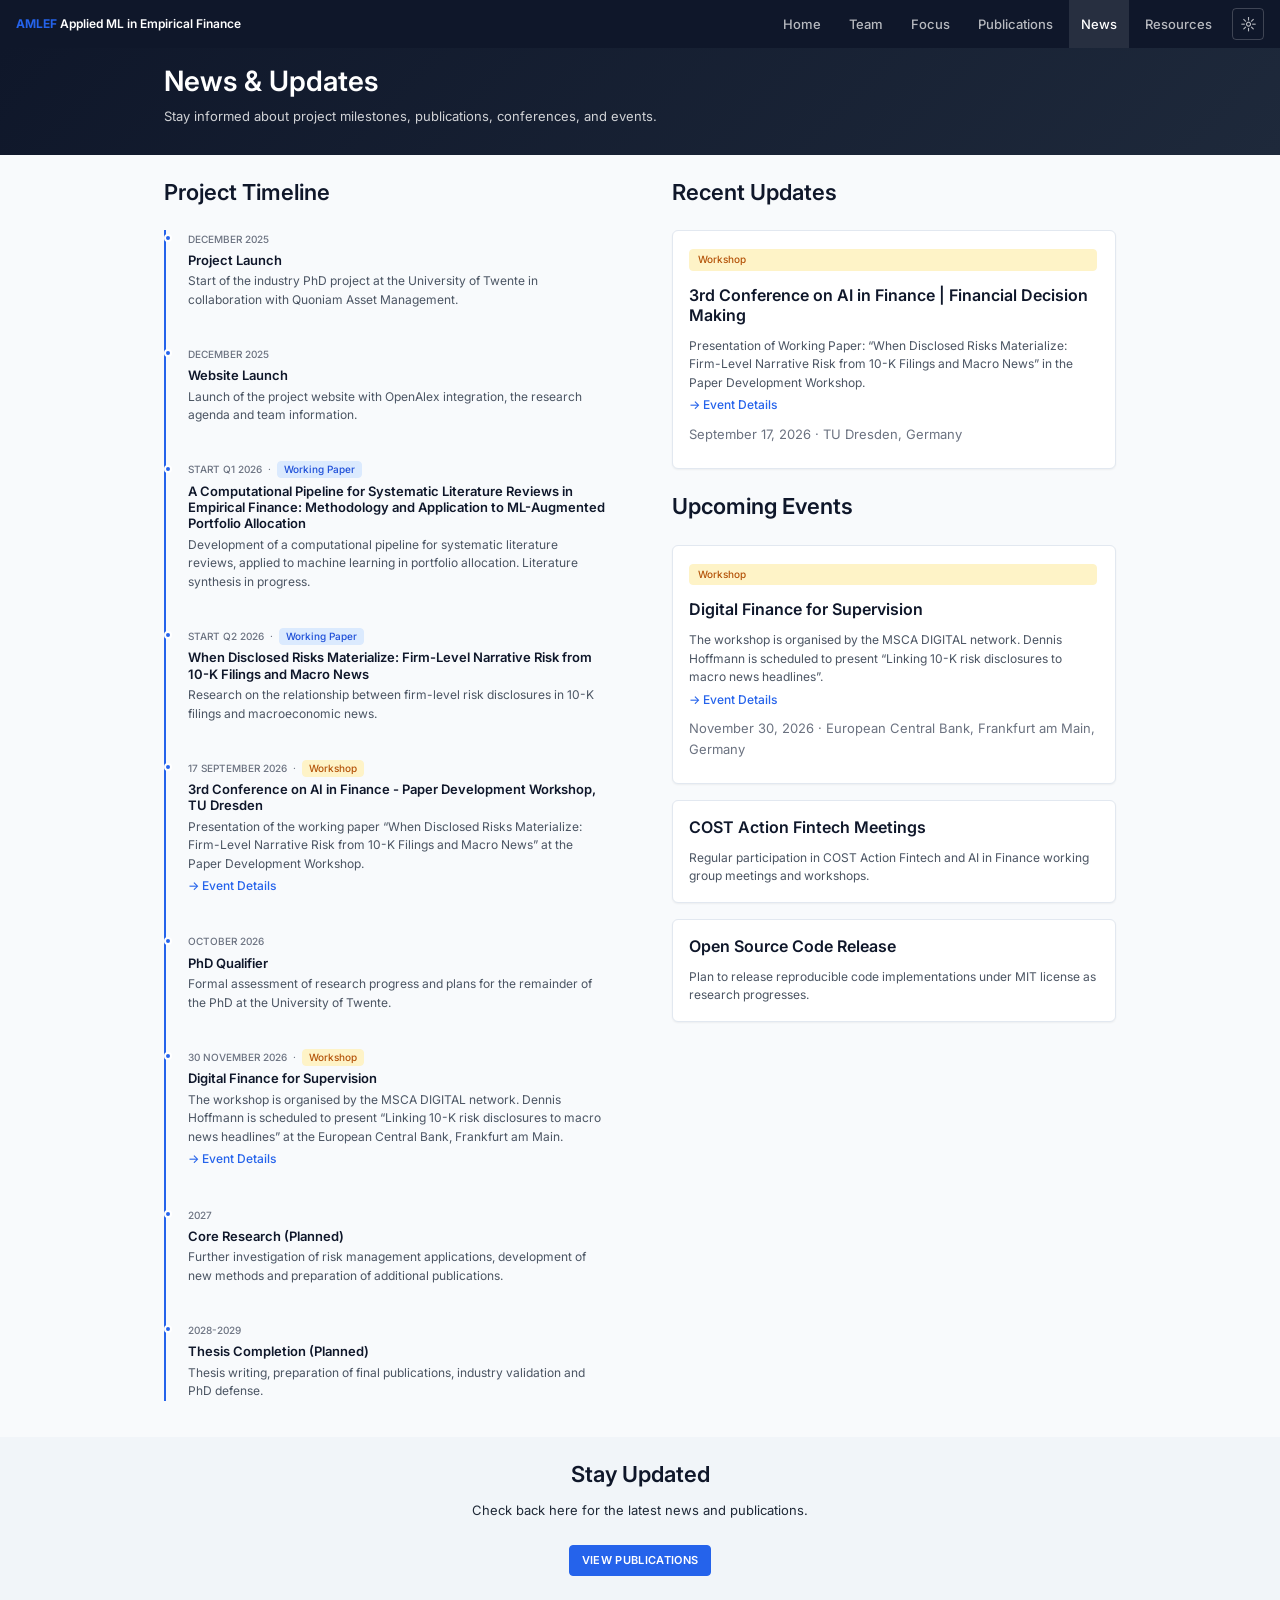
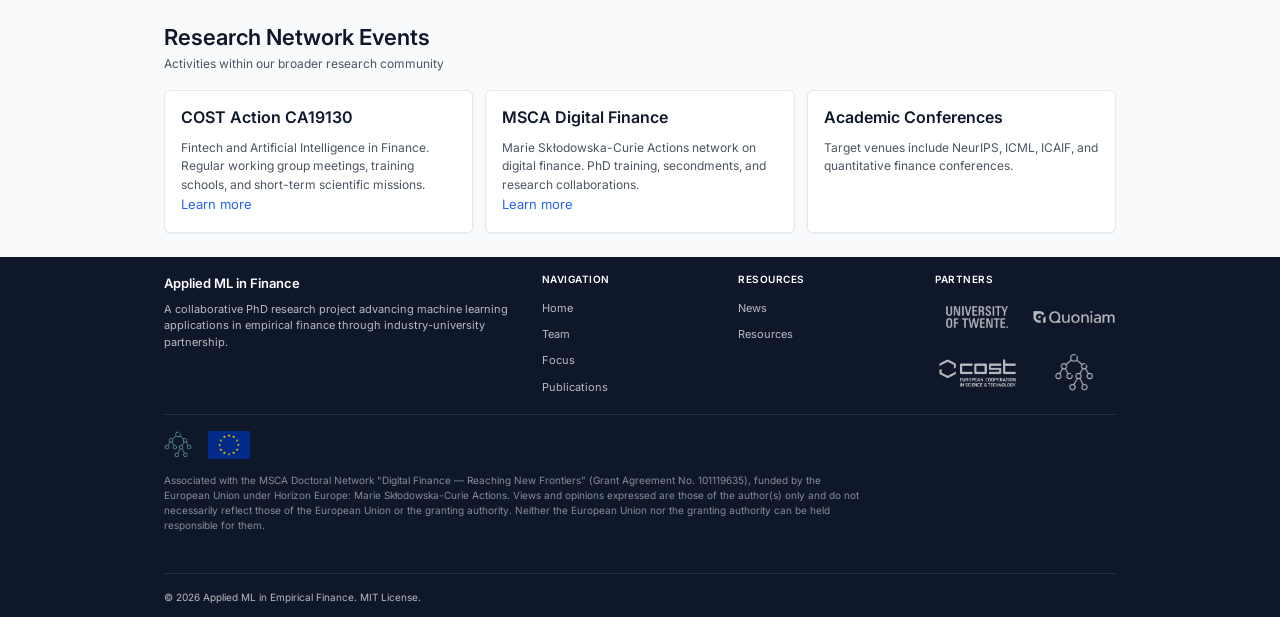
==== commit 99911263: "feat(news): add ECB workshop and standardize event entries - add ECB workshop to timeline and upcomi" ====
--- a/docs/news.html
+++ b/docs/news.html
@@ -107,15 +107,17 @@
 
                             <li class="timeline-item">
                                 <div class="timeline-meta">
-                                    <div class="timeline-date">September 2026</div>
+                                    <div class="timeline-date">17 September 2026</div>
                                     <span class="timeline-separator" aria-hidden="true">&middot;</span>
-                                    <span class="tag tag-accent">Conference</span>
+                                    <span class="tag tag-accent">Workshop</span>
                                 </div>
                                 <h4 class="timeline-title">3rd Conference on AI in Finance - Paper Development Workshop, TU Dresden</h4>
                                 <p class="timeline-text">
                                     Presentation of the working paper &ldquo;When Disclosed Risks Materialize:
                                     Firm-Level Narrative Risk from 10-K Filings and Macro News&rdquo; at the
                                     Paper Development Workshop.
+                                    <br>
+                                    <a href="https://tu-dresden.de/bu/wirtschaft/bwl/finance/events/ai-in-finance-conference/3-aif" target="_blank" rel="noopener noreferrer" class="card-link">&rarr; Event Details</a>
                                 </p>
                             </li>
 
@@ -132,6 +134,23 @@
 
                             <li class="timeline-item">
                                 <div class="timeline-meta">
+                                    <div class="timeline-date">30 November 2026</div>
+                                    <span class="timeline-separator" aria-hidden="true">&middot;</span>
+                                    <span class="tag tag-accent">Workshop</span>
+                                </div>
+                                <h4 class="timeline-title">Digital Finance for Supervision</h4>
+                                <p class="timeline-text">
+                                    The workshop is organised by the MSCA DIGITAL network.
+                                    Dennis Hoffmann is scheduled to present
+                                    &ldquo;Linking 10-K risk disclosures to macro news headlines&rdquo;
+                                    at the European Central Bank, Frankfurt am Main.
+                                    <br>
+                                    <a href="https://digital-ai-finance.github.io/digital-finance-supervision/#about" target="_blank" rel="noopener noreferrer" class="card-link">&rarr; Event Details</a>
+                                </p>
+                            </li>
+
+                            <li class="timeline-item">
+                                <div class="timeline-meta">
                                     <div class="timeline-date">2027</div>
                                 </div>
                                 <h4 class="timeline-title">Core Research (Planned)</h4>
@@ -157,22 +176,36 @@
                     <div>
                         <h2 id="recent-events" class="mb-4">Recent Updates</h2>
 
-                        <div class="card mb-3">
-                            <span class="tag tag-accent">Paper Development Workshop</span>
+                        <div class="card mb-3 event-card">
+                            <span class="tag tag-accent">Workshop</span>
                             <h4 class="mt-2">3rd Conference on AI in Finance | Financial Decision Making</h4>
                             <p class="card-text">
                                 Presentation of Working Paper: &ldquo;When Disclosed Risks Materialize: Firm-Level
                                 Narrative Risk from 10-K Filings and Macro News&rdquo; in the Paper Development Workshop.
+                                <br>
+                                <a href="https://tu-dresden.de/bu/wirtschaft/bwl/finance/events/ai-in-finance-conference/3-aif" target="_blank" rel="noopener noreferrer" class="card-link">&rarr; Event Details</a>
                             </p>
                             <div class="event-meta" style="margin-top: 0.5rem;">
                                 September 17, 2026 &middot; TU Dresden, Germany
                             </div>
-                            <a href="https://tu-dresden.de/bu/wirtschaft/bwl/finance/events/ai-in-finance-conference/3-aif" target="_blank" rel="noopener noreferrer">
-                                Event Details
-                            </a>
                         </div>
 
                         <h2 id="upcoming-events" class="mt-4 mb-4">Upcoming Events</h2>
+
+                        <div class="card mb-3 event-card">
+                            <span class="tag tag-accent">Workshop</span>
+                            <h4 class="mt-2">Digital Finance for Supervision</h4>
+                            <p class="card-text">
+                                The workshop is organised by the MSCA DIGITAL network.
+                                Dennis Hoffmann is scheduled to present
+                                &ldquo;Linking 10-K risk disclosures to macro news headlines&rdquo;.
+                                <br>
+                                <a href="https://digital-ai-finance.github.io/digital-finance-supervision/#about" target="_blank" rel="noopener noreferrer" class="card-link">&rarr; Event Details</a>
+                            </p>
+                            <div class="event-meta" style="margin-top: 0.5rem;">
+                                November 30, 2026 &middot; European Central Bank, Frankfurt am Main, Germany
+                            </div>
+                        </div>
 
                         <div class="card mb-3">
                             <h4>COST Action Fintech Meetings</h4>
--- a/docs/css/style.css
+++ b/docs/css/style.css
@@ -585,6 +585,34 @@
 .grid-3 { display: grid; grid-template-columns: repeat(3, 1fr); gap: 0.75rem; }
 .grid-4 { display: grid; grid-template-columns: repeat(4, 1fr); gap: 0.5rem; }
 
+/* Related Projects */
+#related-projects .section-title {
+    margin-bottom: 1.25rem;
+}
+#related-projects .section-title h2 {
+    margin-bottom: 0.35rem;
+}
+#related-projects .grid-2 {
+    grid-auto-rows: 1fr;
+    gap: 1rem;
+}
+#related-projects .resource-kind {
+    font-size: 10px;
+    font-weight: 600;
+    color: var(--text-muted);
+    letter-spacing: 0.06em;
+    text-transform: uppercase;
+    margin-bottom: 0.5rem;
+}
+#related-projects .card-text {
+    margin-bottom: 1rem;
+}
+#related-projects .btn {
+    justify-content: space-between;
+    gap: 0.5rem;
+    min-height: 44px;
+}
+
 /* Team Cards */
 .team-card {
     text-align: left;
@@ -861,6 +889,10 @@
     background: var(--secondary-light);
     color: var(--secondary);
     border-color: var(--secondary-light);
+}
+
+.event-card > .tag {
+    margin-left: 0;
 }
 
 /* Date-first metadata uses the same tag style as the rest of the site. */
@@ -1606,6 +1638,12 @@
     margin-top: auto;
     padding-top: 0.5rem;
 }
+.card-link {
+    display: inline-block;
+    margin-top: 0.25rem;
+    font-size: 12px;
+    font-weight: 500;
+}
 
 
 /* Article agenda inside hero-subpage */
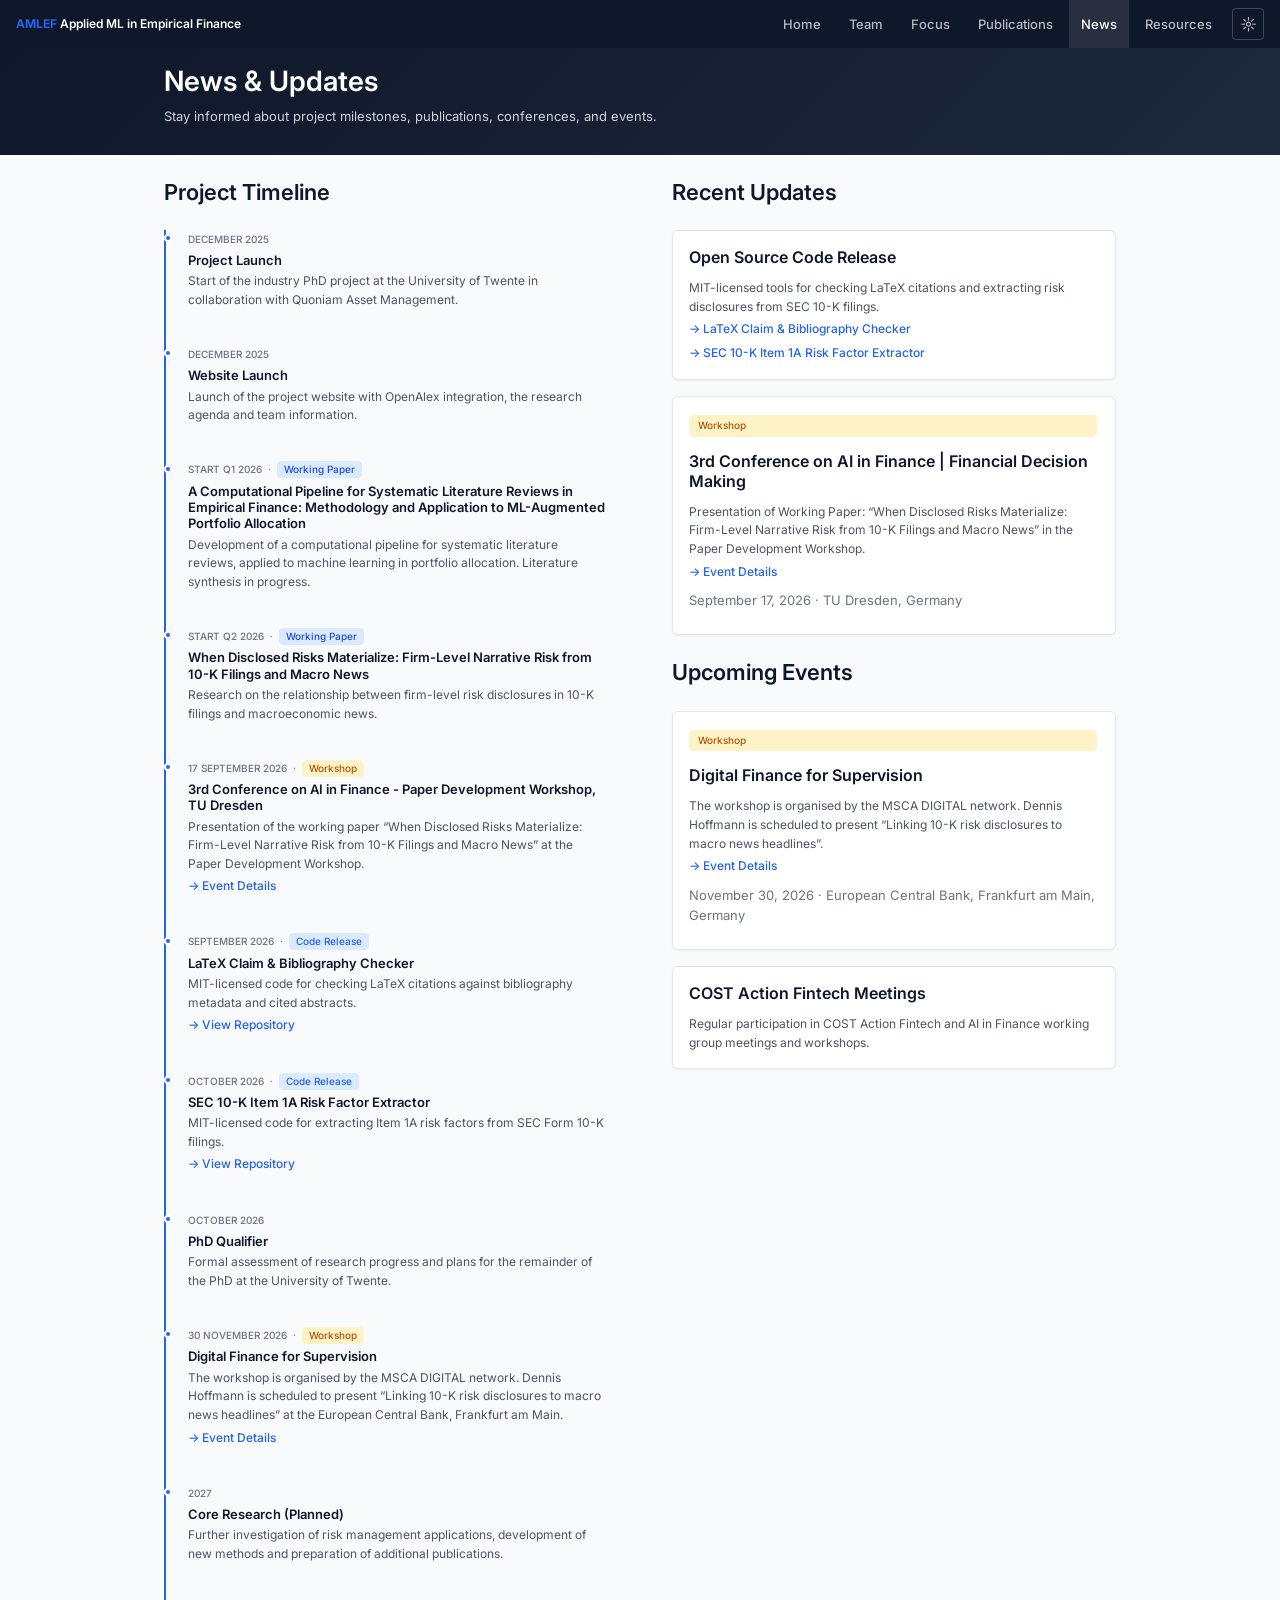
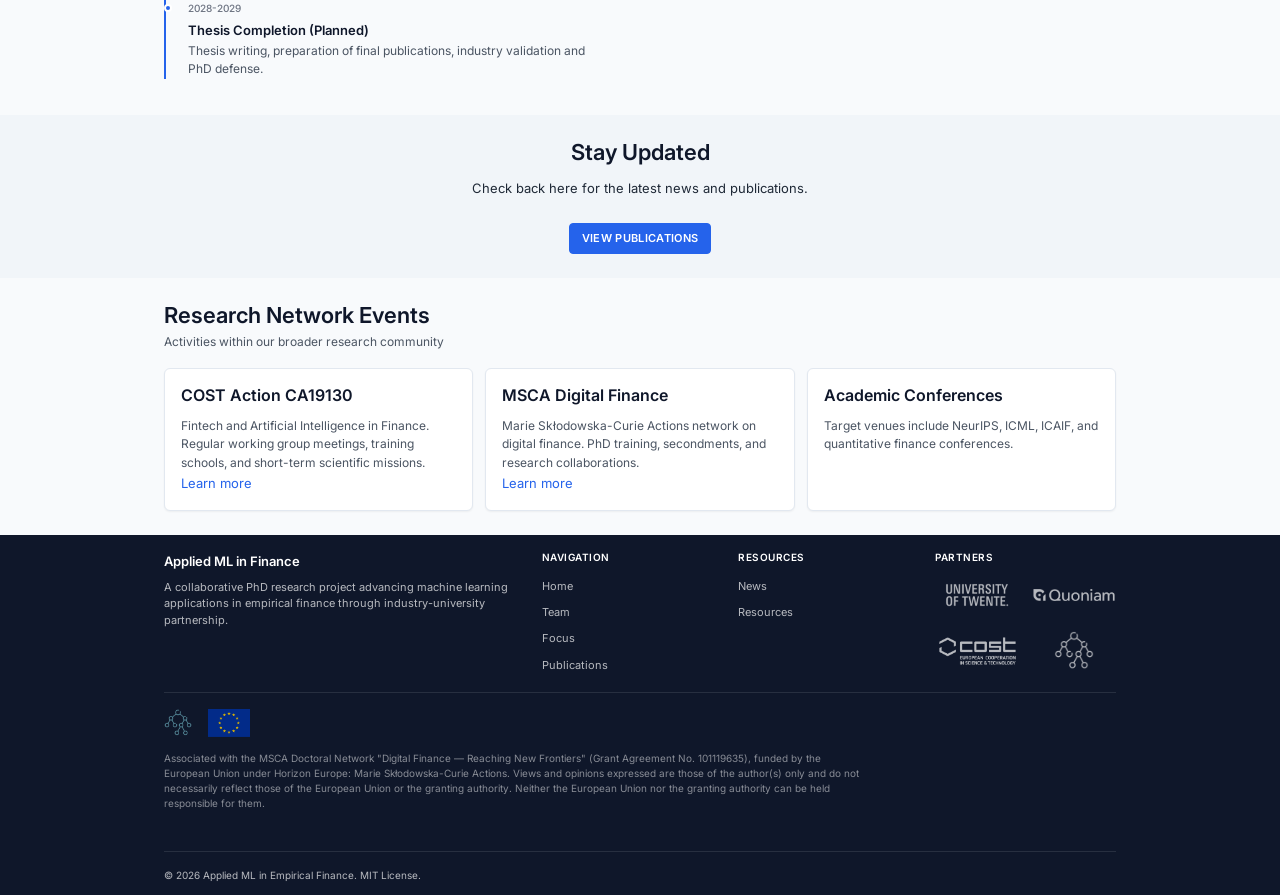
==== commit 81e7f025: "feat(site): add dated tool milestones and repository links" ====
--- a/docs/news.html
+++ b/docs/news.html
@@ -123,6 +123,34 @@
 
                             <li class="timeline-item">
                                 <div class="timeline-meta">
+                                    <div class="timeline-date">September 2026</div>
+                                    <span class="timeline-separator" aria-hidden="true">&middot;</span>
+                                    <span class="tag tag-primary">Code Release</span>
+                                </div>
+                                <h4 class="timeline-title">LaTeX Claim &amp; Bibliography Checker</h4>
+                                <p class="timeline-text">
+                                    MIT-licensed code for checking LaTeX citations against bibliography metadata and cited abstracts.
+                                    <br>
+                                    <a href="https://github.com/HoffmannDennis/latex-claim-and-bib-checker" target="_blank" rel="noopener noreferrer" class="card-link">&rarr; View Repository</a>
+                                </p>
+                            </li>
+
+                            <li class="timeline-item">
+                                <div class="timeline-meta">
+                                    <div class="timeline-date">October 2026</div>
+                                    <span class="timeline-separator" aria-hidden="true">&middot;</span>
+                                    <span class="tag tag-primary">Code Release</span>
+                                </div>
+                                <h4 class="timeline-title">SEC 10-K Item 1A Risk Factor Extractor</h4>
+                                <p class="timeline-text">
+                                    MIT-licensed code for extracting Item 1A risk factors from SEC Form 10-K filings.
+                                    <br>
+                                    <a href="https://github.com/HoffmannDennis/edgar-10k-item1a" target="_blank" rel="noopener noreferrer" class="card-link">&rarr; View Repository</a>
+                                </p>
+                            </li>
+
+                            <li class="timeline-item">
+                                <div class="timeline-meta">
                                     <div class="timeline-date">October 2026</div>
                                 </div>
                                 <h4 class="timeline-title">PhD Qualifier</h4>
@@ -175,6 +203,17 @@
 
                     <div>
                         <h2 id="recent-events" class="mb-4">Recent Updates</h2>
+
+                        <div class="card mb-3">
+                            <h4>Open Source Code Release</h4>
+                            <p class="card-text">
+                                MIT-licensed tools for checking LaTeX citations and extracting risk disclosures from SEC 10-K filings.
+                                <br>
+                                <a href="https://github.com/HoffmannDennis/latex-claim-and-bib-checker" target="_blank" rel="noopener noreferrer" class="card-link">&rarr; LaTeX Claim &amp; Bibliography Checker</a>
+                                <br>
+                                <a href="https://github.com/HoffmannDennis/edgar-10k-item1a" target="_blank" rel="noopener noreferrer" class="card-link">&rarr; SEC 10-K Item 1A Risk Factor Extractor</a>
+                            </p>
+                        </div>
 
                         <div class="card mb-3 event-card">
                             <span class="tag tag-accent">Workshop</span>
@@ -215,14 +254,6 @@
                             </p>
                         </div>
 
-                        <div class="card">
-                            <h4>Open Source Code Release</h4>
-                            <p class="card-text">
-                                Plan to release reproducible code implementations under MIT license
-                                as research progresses.
-                            </p>
-                        </div>
-
                     </div>
                 </div>
             </div>
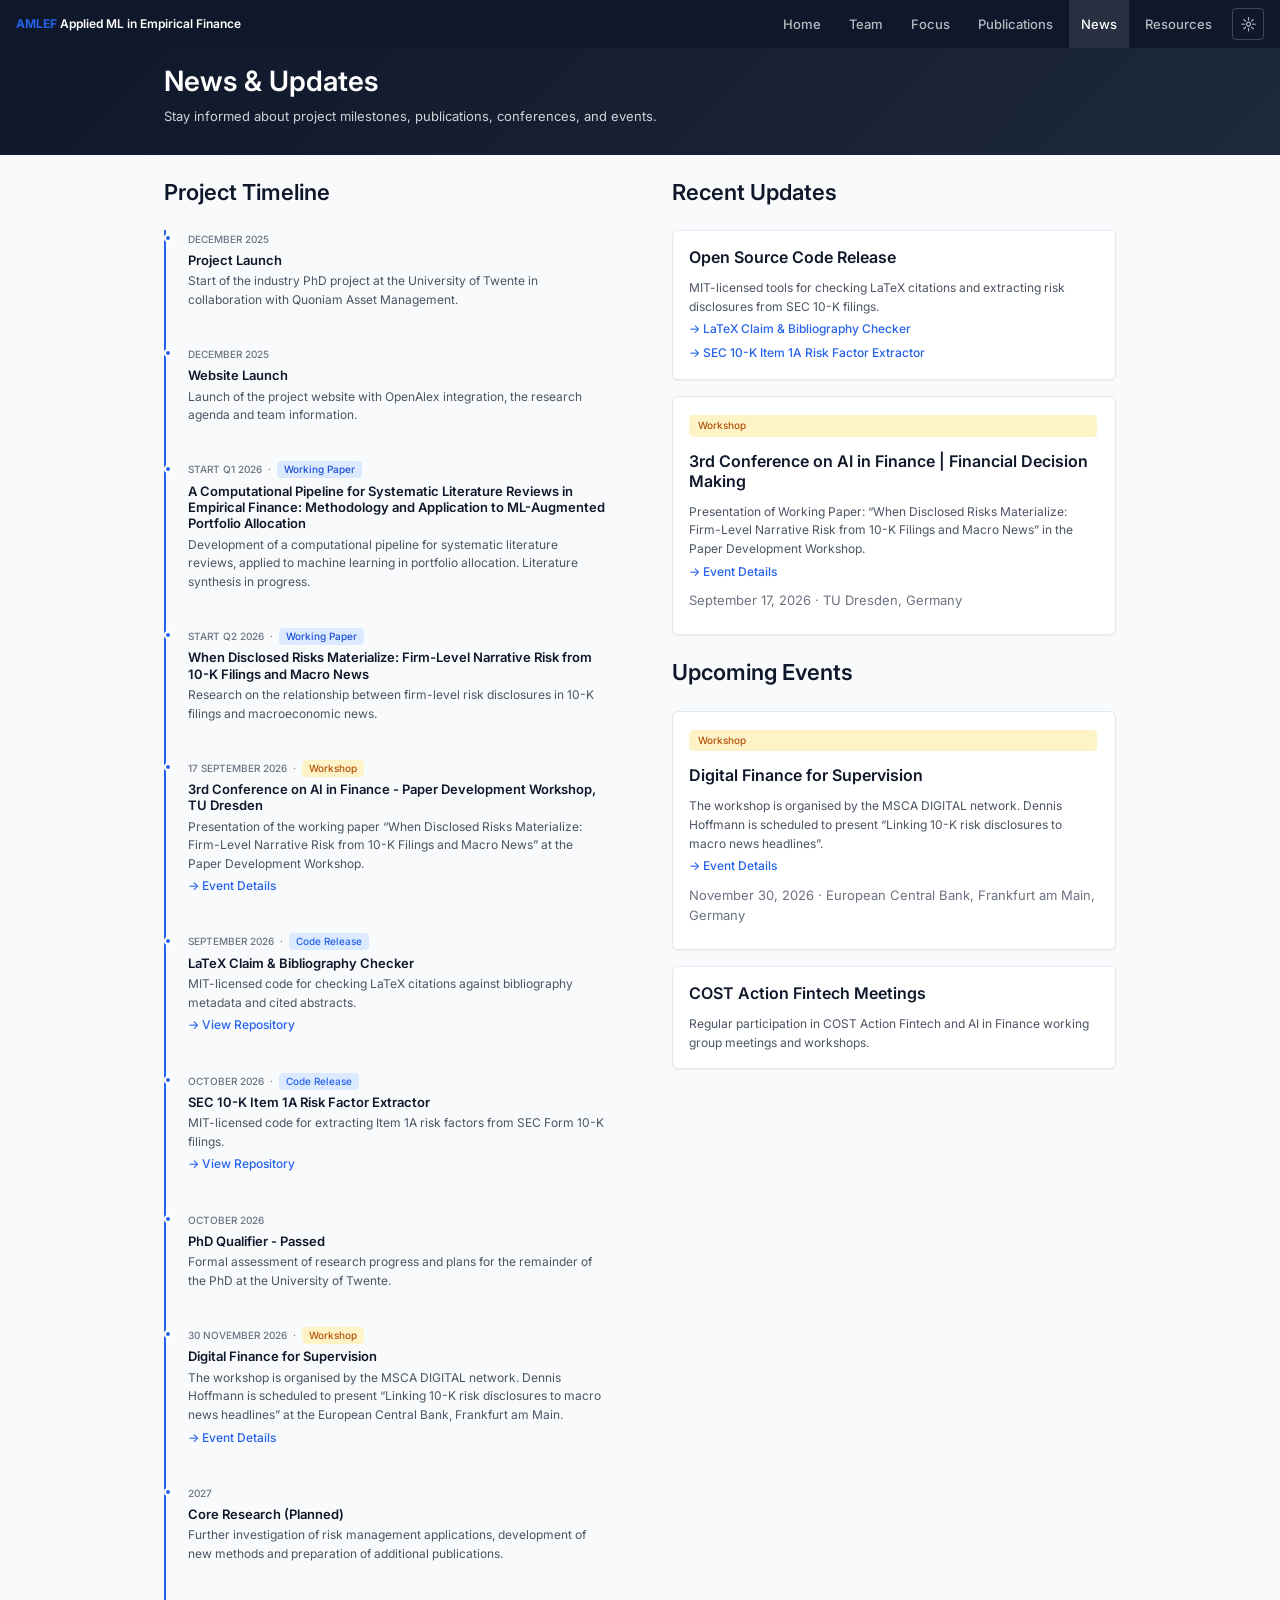
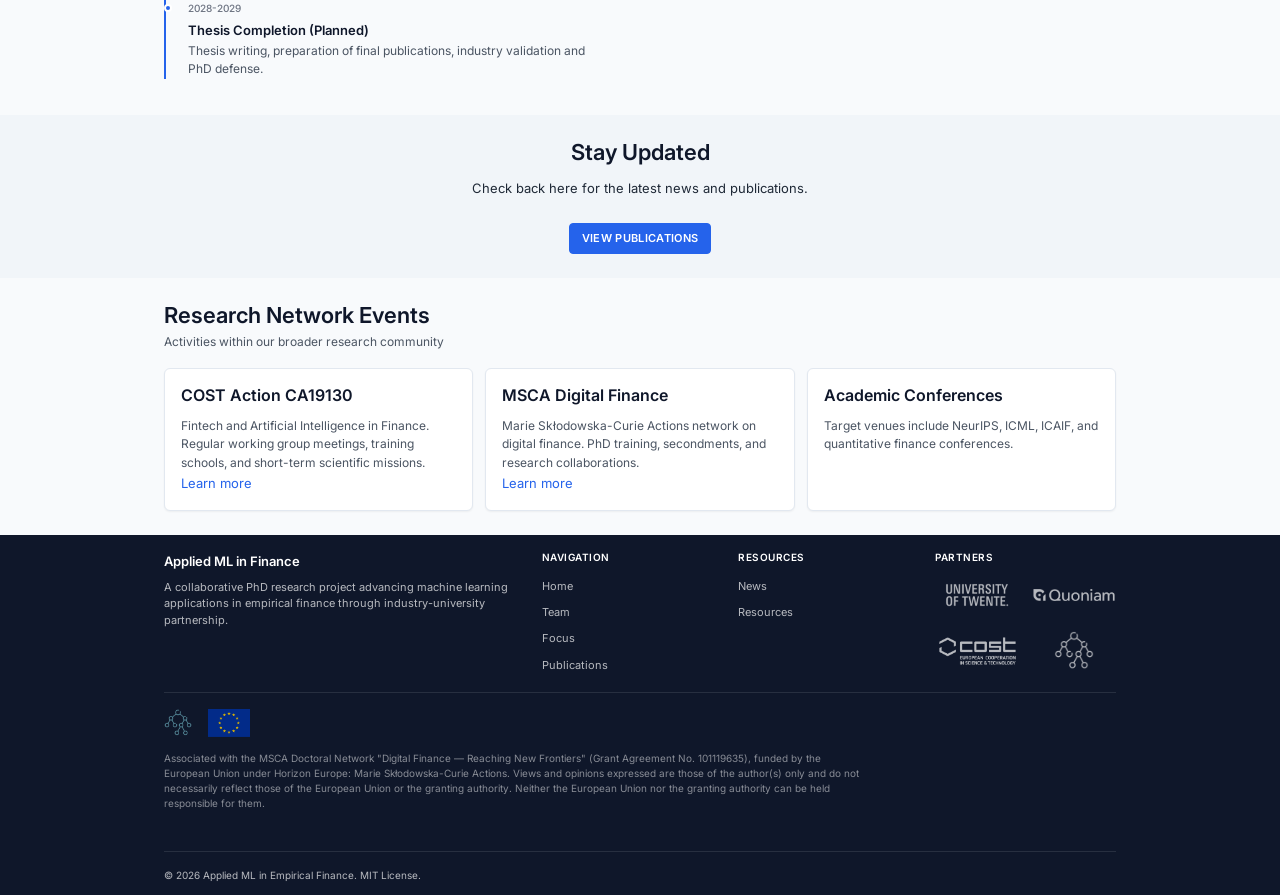
==== commit a2790515: "docs(timeline): mark qualifier passed and industry work planned" ====
--- a/docs/news.html
+++ b/docs/news.html
@@ -153,7 +153,7 @@
                                 <div class="timeline-meta">
                                     <div class="timeline-date">October 2026</div>
                                 </div>
-                                <h4 class="timeline-title">PhD Qualifier</h4>
+                                <h4 class="timeline-title">PhD Qualifier - Passed</h4>
                                 <p class="timeline-text">
                                     Formal assessment of research progress and plans for the remainder of the
                                     PhD at the University of Twente.
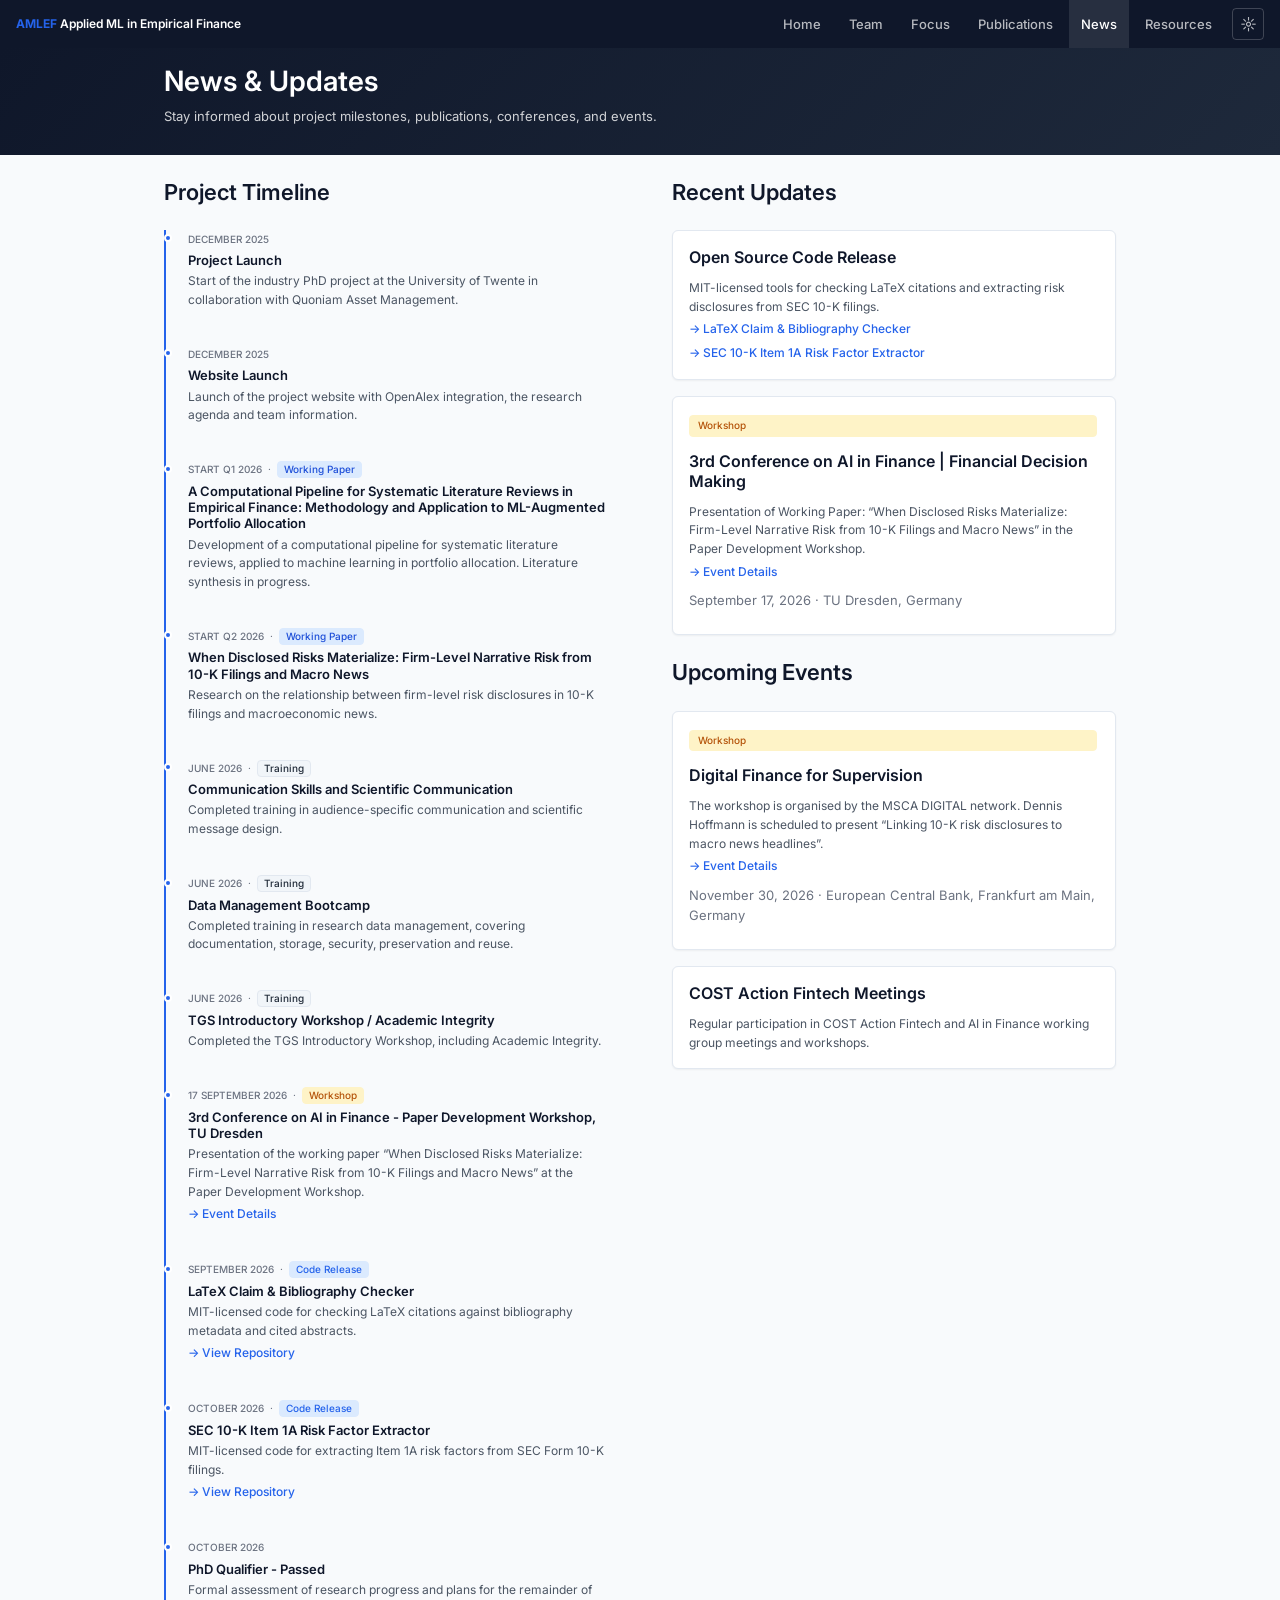
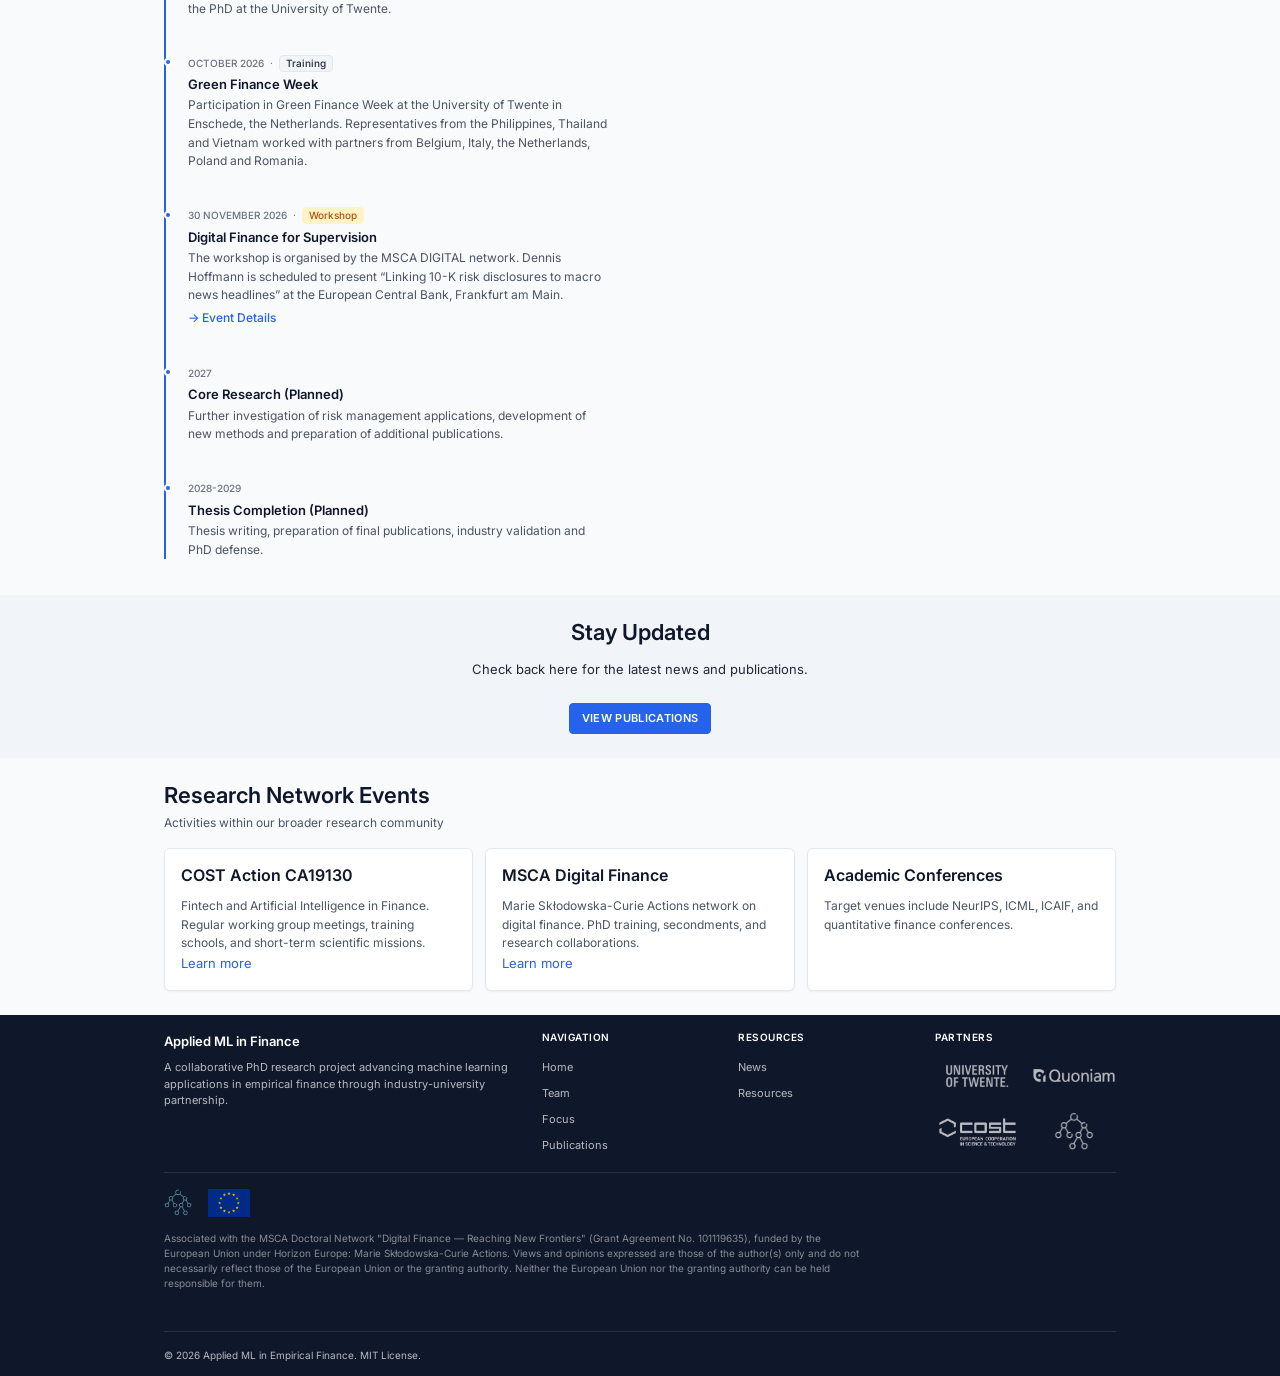
==== commit 3e8dc7ff: "docs(news): add completed training timeline entries" ====
--- a/docs/news.html
+++ b/docs/news.html
@@ -107,6 +107,42 @@
 
                             <li class="timeline-item">
                                 <div class="timeline-meta">
+                                    <div class="timeline-date">June 2026</div>
+                                    <span class="timeline-separator" aria-hidden="true">&middot;</span>
+                                    <span class="tag">Training</span>
+                                </div>
+                                <h4 class="timeline-title">Communication Skills and Scientific Communication</h4>
+                                <p class="timeline-text">
+                                    Completed training in audience-specific communication and scientific message design.
+                                </p>
+                            </li>
+
+                            <li class="timeline-item">
+                                <div class="timeline-meta">
+                                    <div class="timeline-date">June 2026</div>
+                                    <span class="timeline-separator" aria-hidden="true">&middot;</span>
+                                    <span class="tag">Training</span>
+                                </div>
+                                <h4 class="timeline-title">Data Management Bootcamp</h4>
+                                <p class="timeline-text">
+                                    Completed training in research data management, covering documentation, storage, security, preservation and reuse.
+                                </p>
+                            </li>
+
+                            <li class="timeline-item">
+                                <div class="timeline-meta">
+                                    <div class="timeline-date">June 2026</div>
+                                    <span class="timeline-separator" aria-hidden="true">&middot;</span>
+                                    <span class="tag">Training</span>
+                                </div>
+                                <h4 class="timeline-title">TGS Introductory Workshop / Academic Integrity</h4>
+                                <p class="timeline-text">
+                                    Completed the TGS Introductory Workshop, including Academic Integrity.
+                                </p>
+                            </li>
+
+                            <li class="timeline-item">
+                                <div class="timeline-meta">
                                     <div class="timeline-date">17 September 2026</div>
                                     <span class="timeline-separator" aria-hidden="true">&middot;</span>
                                     <span class="tag tag-accent">Workshop</span>
@@ -157,6 +193,19 @@
                                 <p class="timeline-text">
                                     Formal assessment of research progress and plans for the remainder of the
                                     PhD at the University of Twente.
+                                </p>
+                            </li>
+
+                            <li class="timeline-item">
+                                <div class="timeline-meta">
+                                    <div class="timeline-date">October 2026</div>
+                                    <span class="timeline-separator" aria-hidden="true">&middot;</span>
+                                    <span class="tag">Training</span>
+                                </div>
+                                <h4 class="timeline-title">Green Finance Week</h4>
+                                <p class="timeline-text">
+                                    Participation in Green Finance Week at the University of Twente in Enschede, the Netherlands.
+                                    Representatives from the Philippines, Thailand and Vietnam worked with partners from Belgium, Italy, the Netherlands, Poland and Romania.
                                 </p>
                             </li>
 
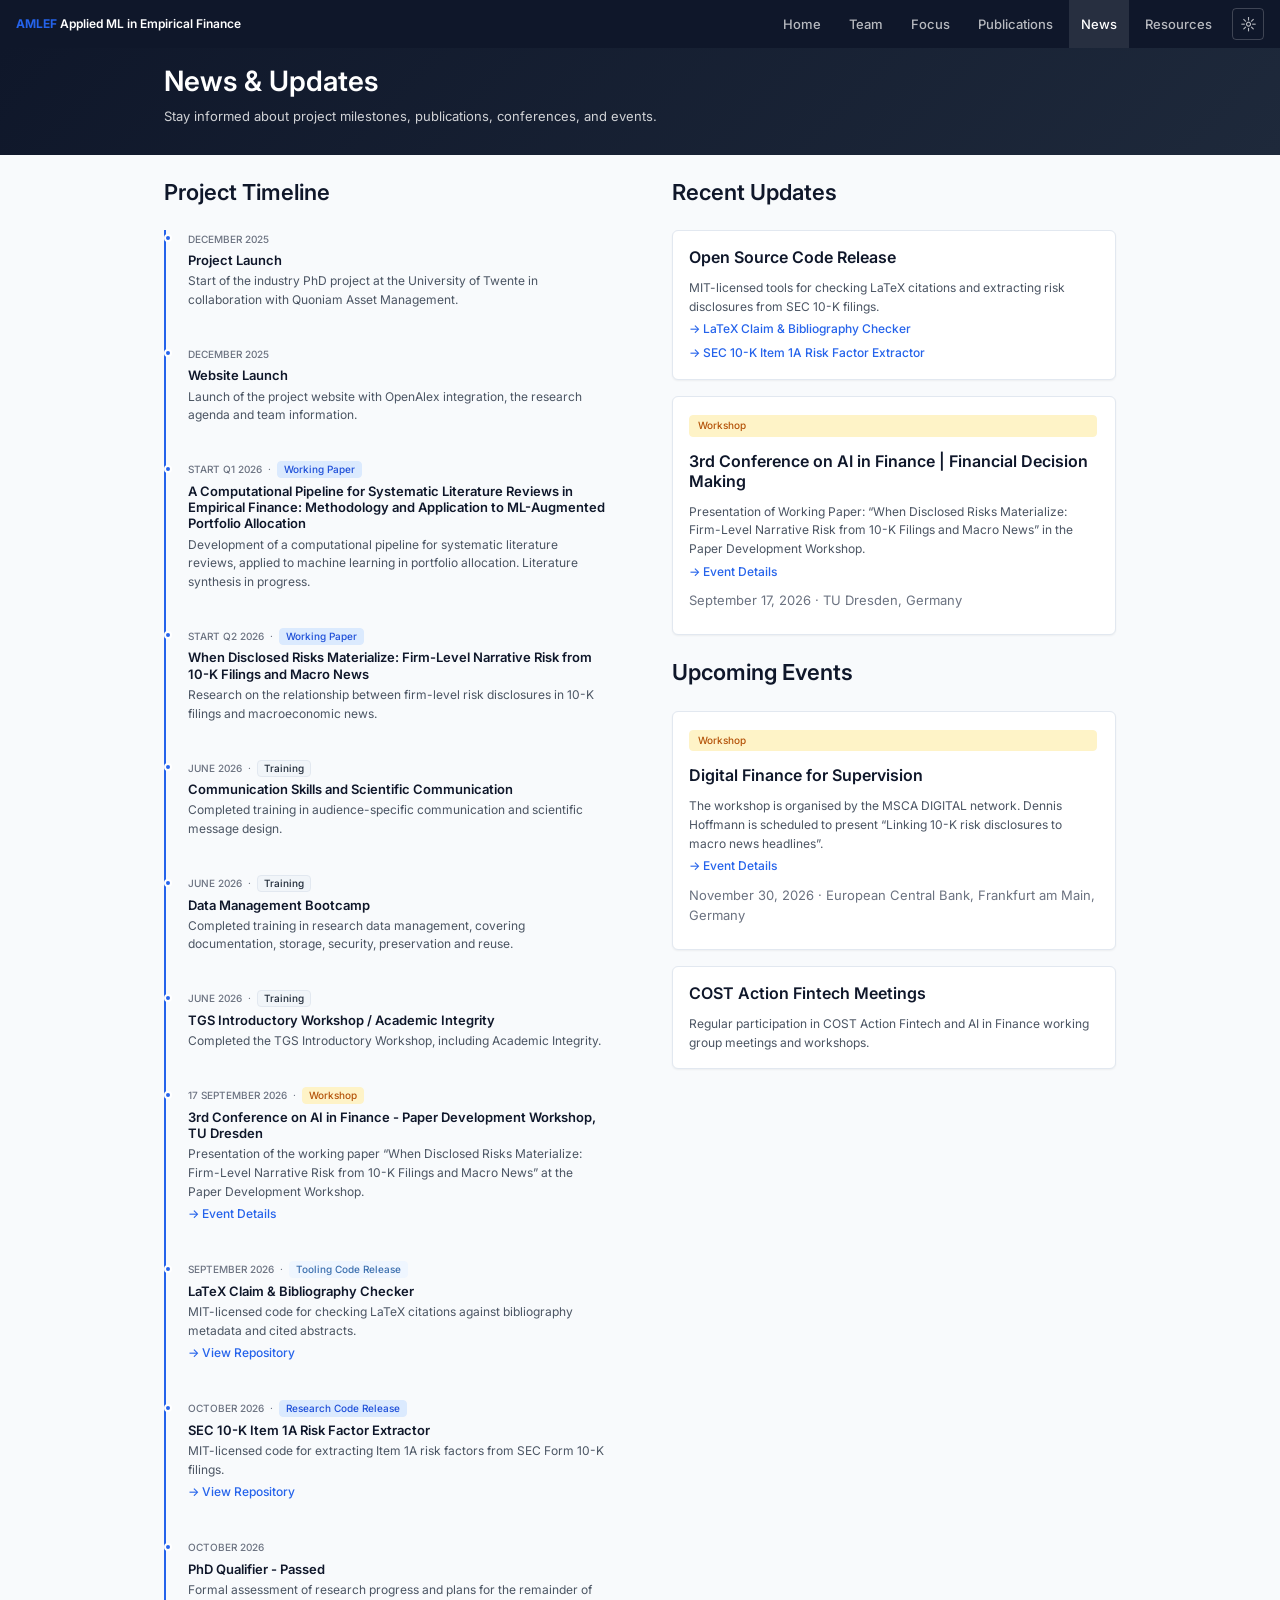
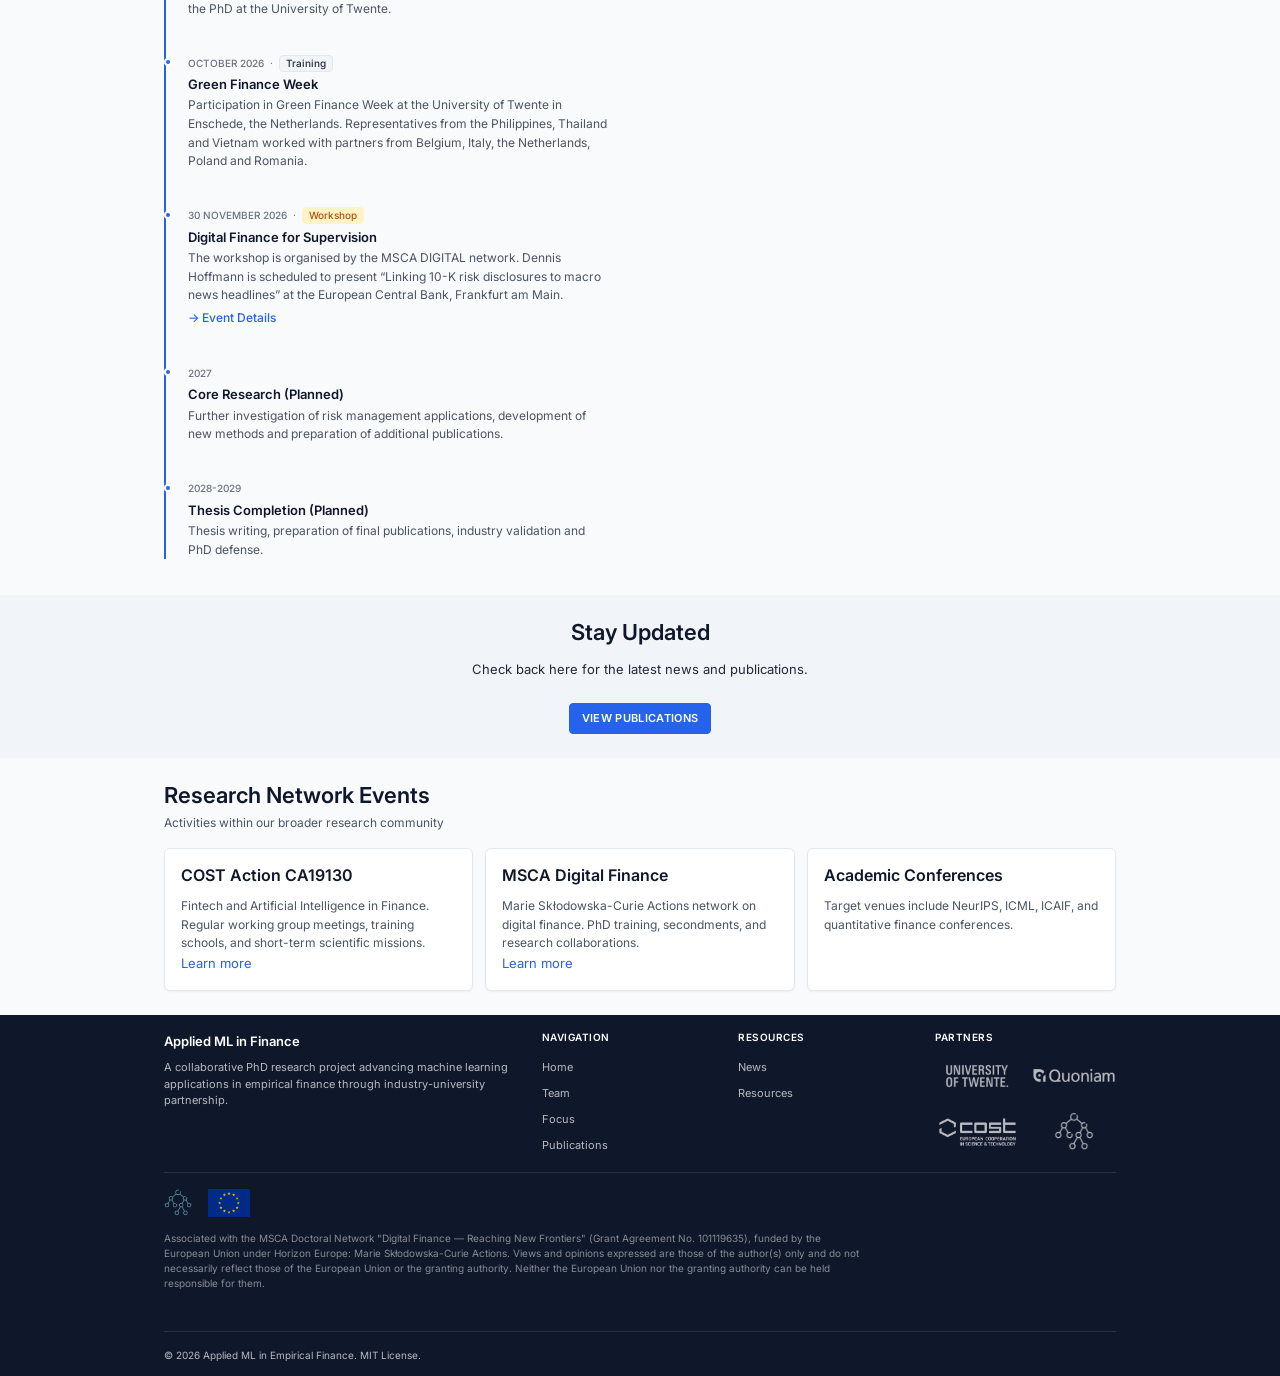
==== commit 297ccf70: "docs(website): refine code milestones and timeline navigation" ====
--- a/docs/news.html
+++ b/docs/news.html
@@ -15,7 +15,7 @@
     <link rel="preconnect" href="https://fonts.googleapis.com">
     <link rel="preconnect" href="https://fonts.gstatic.com" crossorigin>
     <link href="https://fonts.googleapis.com/css2?family=Inter:wght@400;500;600;700&display=swap" rel="stylesheet">
-    <link rel="stylesheet" href="css/style.css">
+    <link rel="stylesheet" href="css/style.css?v=20261106-code-tags">
     <link rel="icon" href="assets/images/favicon.svg" type="image/svg+xml">
 </head>
 <body>
@@ -161,7 +161,7 @@
                                 <div class="timeline-meta">
                                     <div class="timeline-date">September 2026</div>
                                     <span class="timeline-separator" aria-hidden="true">&middot;</span>
-                                    <span class="tag tag-primary">Code Release</span>
+                                    <span class="tag tag-tooling-code">Tooling Code Release</span>
                                 </div>
                                 <h4 class="timeline-title">LaTeX Claim &amp; Bibliography Checker</h4>
                                 <p class="timeline-text">
@@ -175,7 +175,7 @@
                                 <div class="timeline-meta">
                                     <div class="timeline-date">October 2026</div>
                                     <span class="timeline-separator" aria-hidden="true">&middot;</span>
-                                    <span class="tag tag-primary">Code Release</span>
+                                    <span class="tag tag-research-code">Research Code Release</span>
                                 </div>
                                 <h4 class="timeline-title">SEC 10-K Item 1A Risk Factor Extractor</h4>
                                 <p class="timeline-text">
--- a/docs/css/style.css
+++ b/docs/css/style.css
@@ -5,6 +5,8 @@
     --primary: #2563eb;
     --primary-dark: #1d4ed8;
     --primary-light: #dbeafe;
+    --tooling: #3b6fae;
+    --tooling-light: #eff6ff;
     --secondary: #b45309;
     --secondary-light: #fef3c7;
     --accent: #b45309;
@@ -46,6 +48,8 @@
     --primary: #60a5fa;
     --primary-dark: #93bbfd;
     --primary-light: #1e3a5f;
+    --tooling: #bfd8f3;
+    --tooling-light: #29445f;
     --secondary: #d97706;
     --secondary-light: #422006;
     --accent: #d97706;
@@ -920,10 +924,18 @@
     white-space: nowrap;
 }
 .timeline-meta .tag-paper,
-[data-theme="dark"] .timeline-meta .tag.tag-paper {
+[data-theme="dark"] .timeline-meta .tag.tag-paper,
+.timeline-meta .tag-research-code,
+[data-theme="dark"] .timeline-meta .tag.tag-research-code {
     background: var(--primary-light);
     color: var(--primary-dark);
     border-color: var(--primary-light);
+}
+.timeline-meta .tag-tooling-code,
+[data-theme="dark"] .timeline-meta .tag.tag-tooling-code {
+    background: var(--tooling-light);
+    color: var(--tooling);
+    border-color: var(--tooling-light);
 }
 [data-theme="dark"] .timeline-meta .tag-accent { color: #fbbf24; }
 
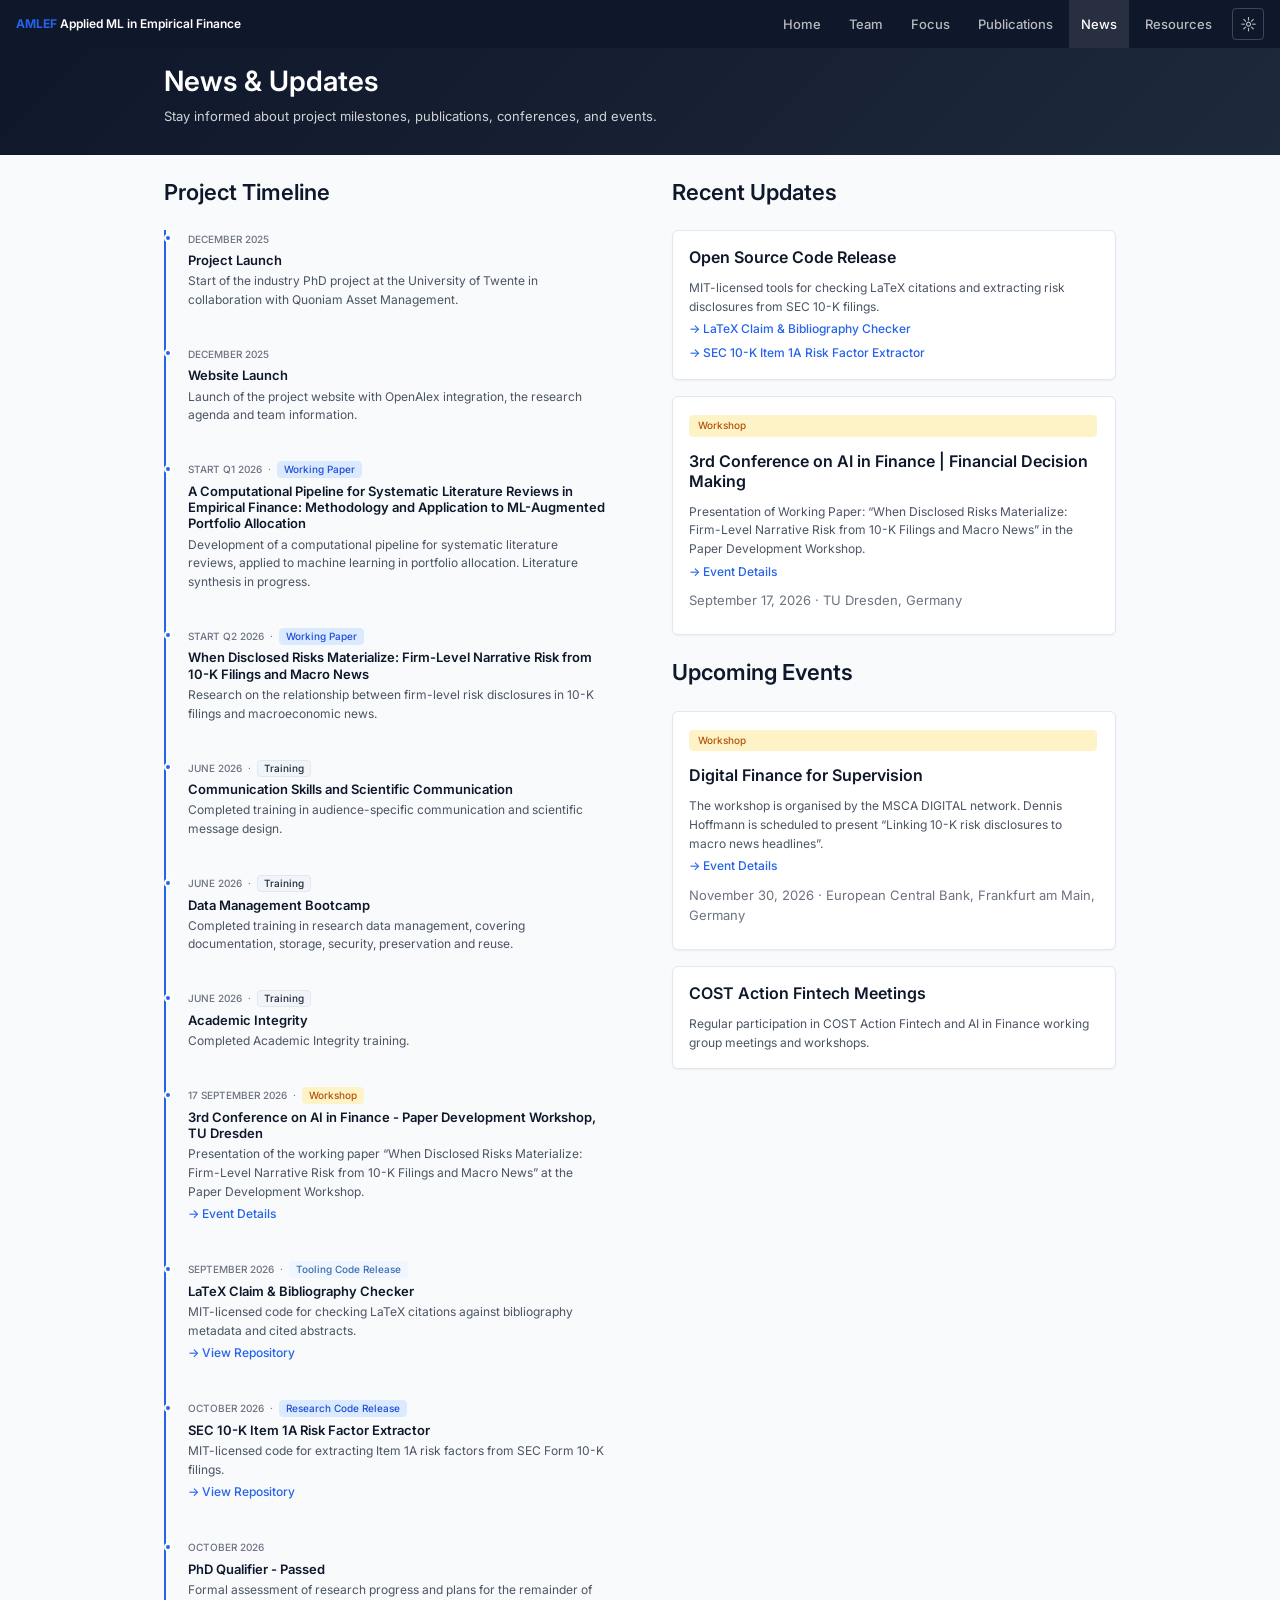
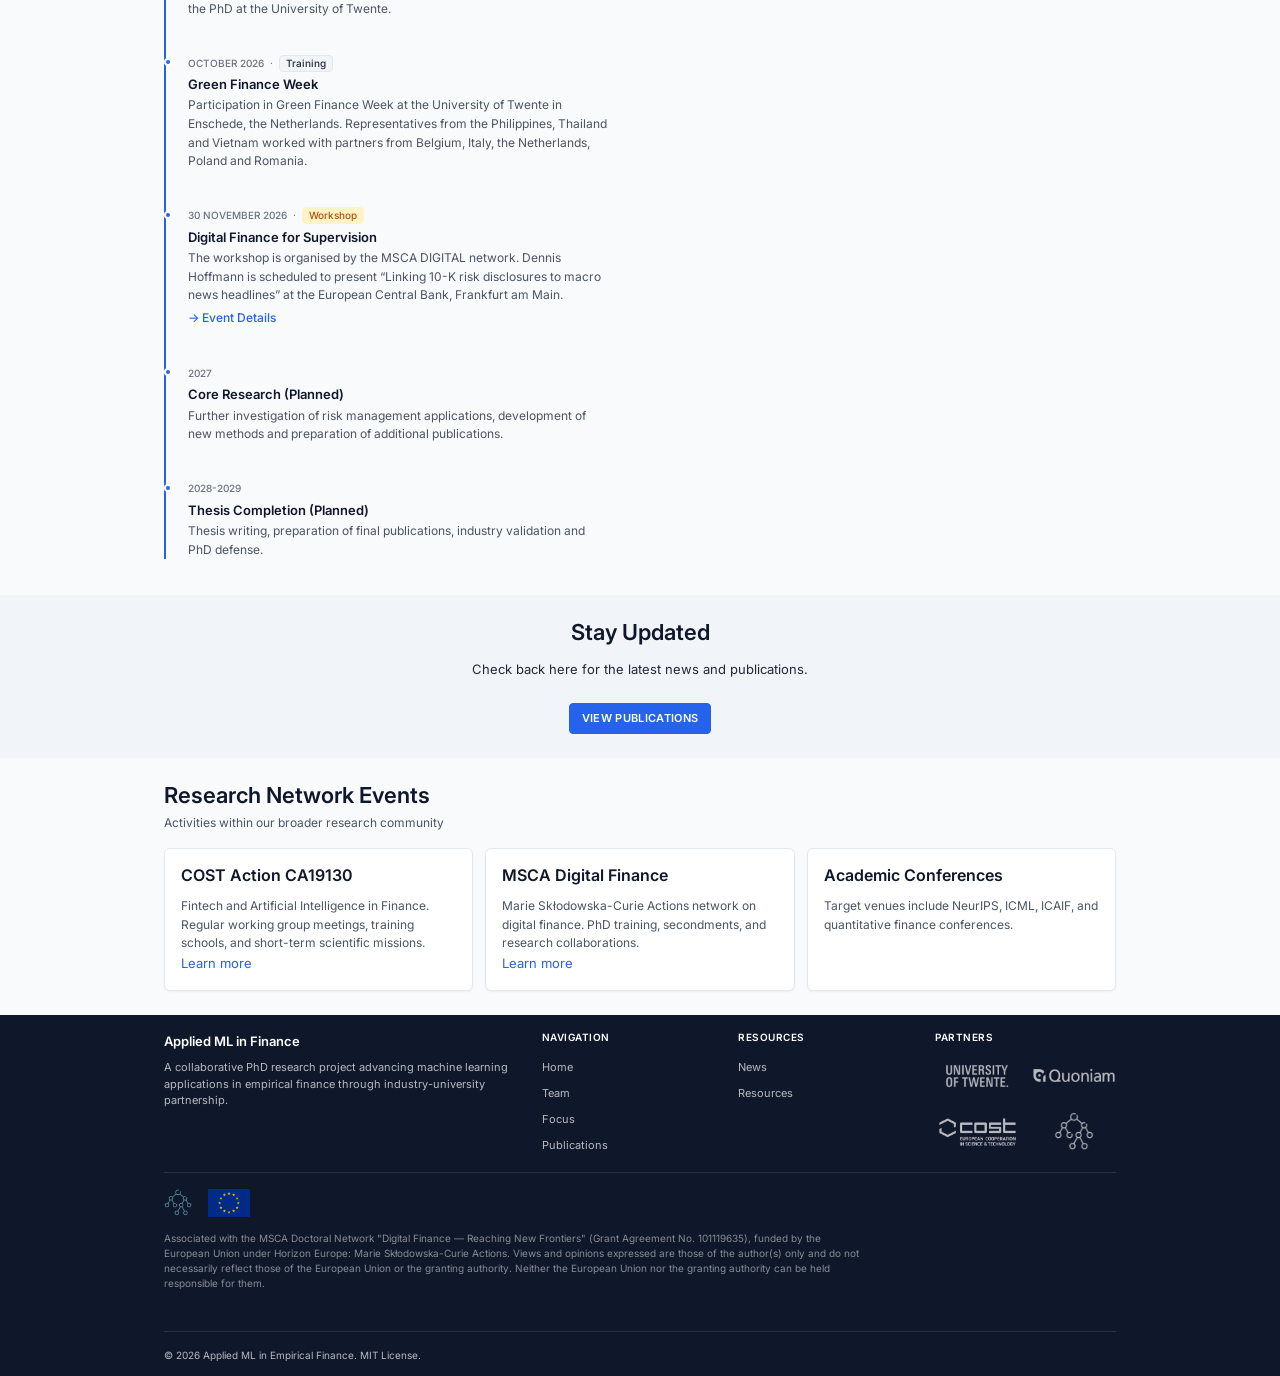
==== commit fb456b68: "Simplify Academic Integrity training entry" ====
--- a/docs/news.html
+++ b/docs/news.html
@@ -135,9 +135,9 @@
                                     <span class="timeline-separator" aria-hidden="true">&middot;</span>
                                     <span class="tag">Training</span>
                                 </div>
-                                <h4 class="timeline-title">TGS Introductory Workshop / Academic Integrity</h4>
-                                <p class="timeline-text">
-                                    Completed the TGS Introductory Workshop, including Academic Integrity.
+                                <h4 class="timeline-title">Academic Integrity</h4>
+                                <p class="timeline-text">
+                                    Completed Academic Integrity training.
                                 </p>
                             </li>
 
